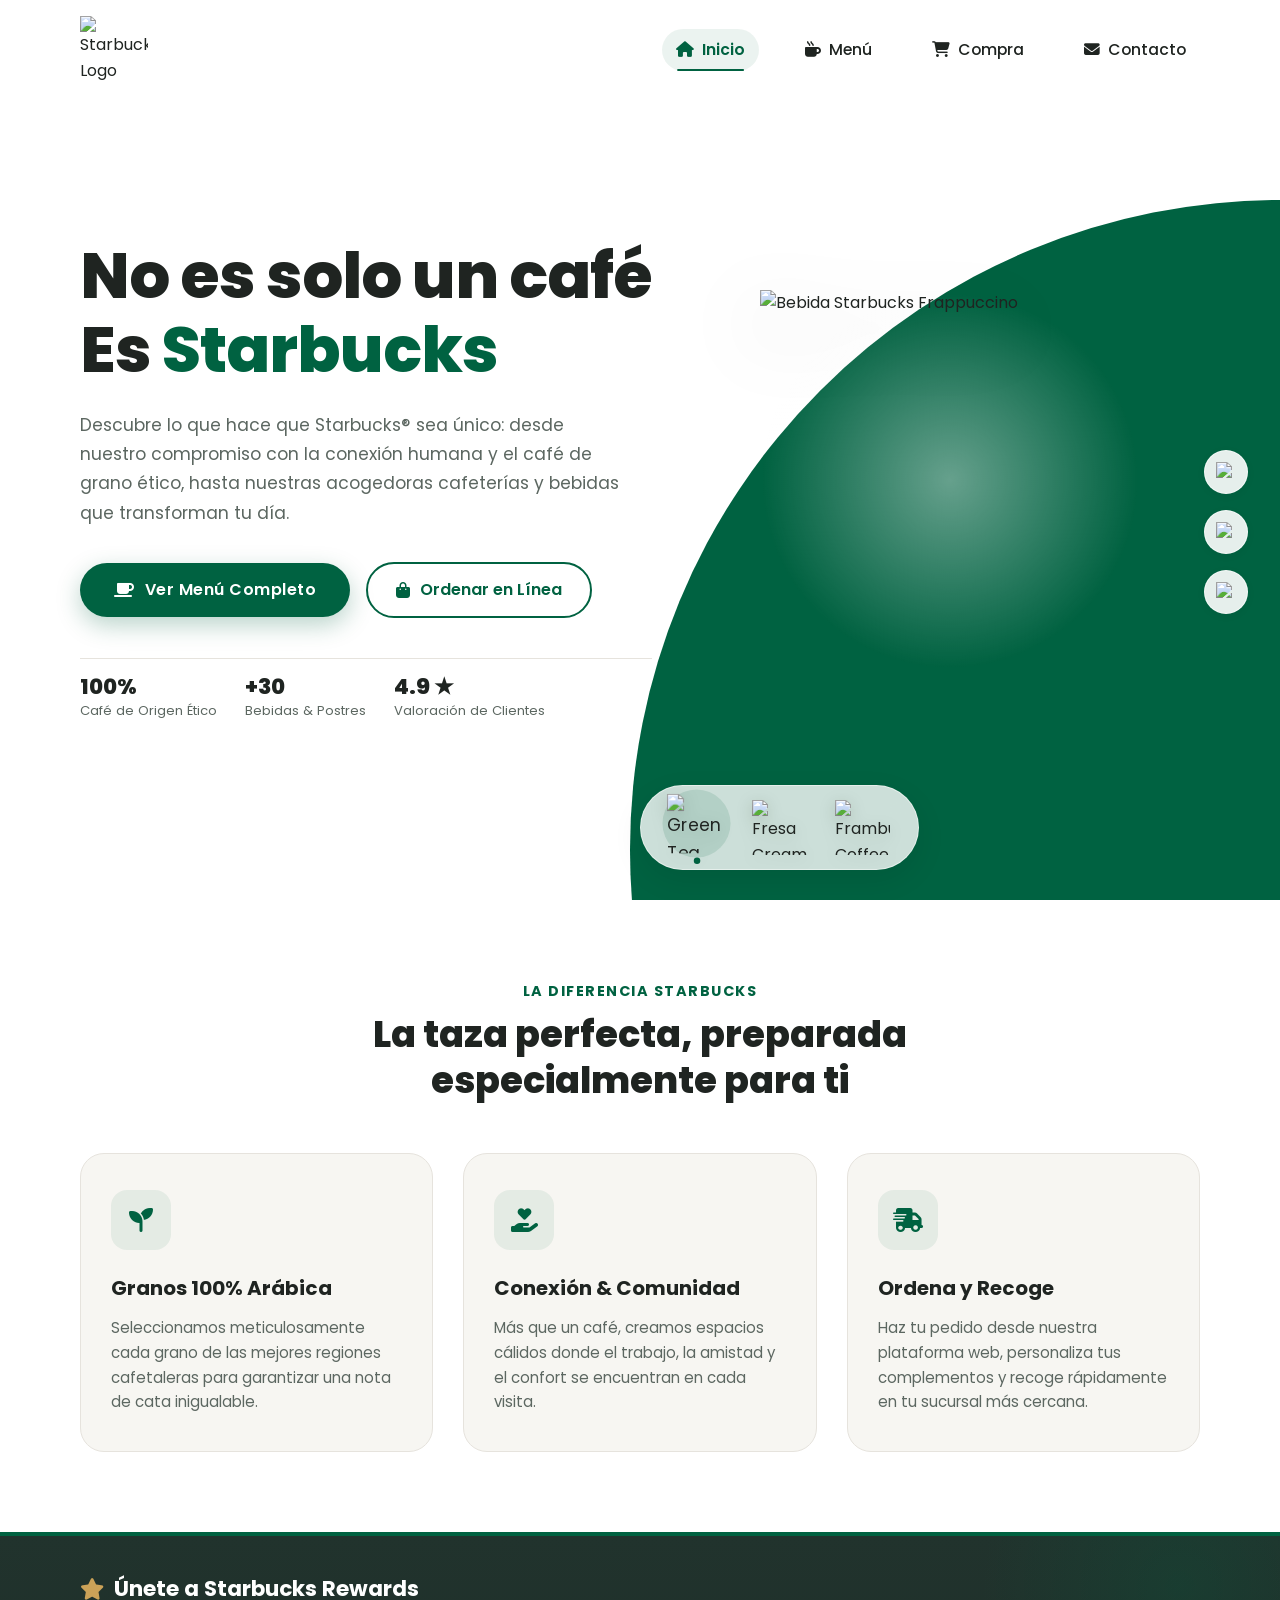
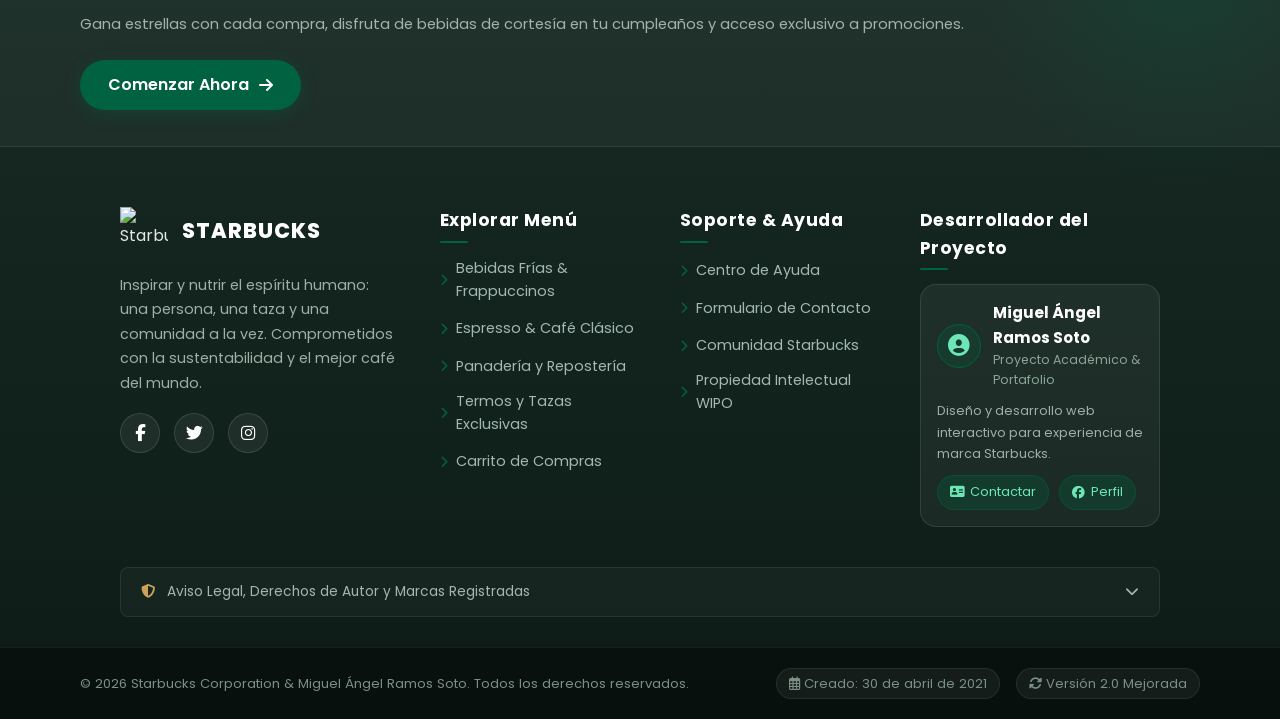
==== index.html @ 40437608 "feat: optimizacion general de diseno, rendimiento, animaciones, footer premium e historial de ticket" ====
<!-- Miguel Angel Ramos Soto -->
<!DOCTYPE html>
<html lang="es">
<head>
  <meta charset="UTF-8">
  <meta name="viewport" content="width=device-width, initial-scale=1.0">
  <meta name="description" content="Starbucks - Descubre cafés artesanales, bebidas de temporada y deliciosos alimentos preparados con la mejor calidad.">
  <title>Starbucks® - No es solo café</title>
  <link rel="icon" href="Img/logo.ico">
  <!-- Fonts & Icons -->
  <link rel="preconnect" href="https://fonts.googleapis.com">
  <link rel="preconnect" href="https://fonts.gstatic.com" crossorigin>
  <link rel="stylesheet" href="https://cdnjs.cloudflare.com/ajax/libs/font-awesome/6.5.1/css/all.min.css">
  <!-- Stylesheets -->
  <link rel="stylesheet" href="CSS/theme.css">
  <link rel="stylesheet" href="CSS/estilo.css">
</head>
<body>

  <!-- Navigation Header -->
  <header class="site-header">
    <div class="header-brand">
      <a href="index.html" class="site-logo" aria-label="Starbucks Inicio">
        <img src="Img/logo.png" alt="Starbucks Logo" width="68" height="68">
      </a>
    </div>

    <button class="toggle-menu-btn" onclick="toggleMenu()" aria-label="Abrir Menú de Navegación">
      <span></span>
      <span></span>
      <span></span>
    </button>

    <div class="navegador-wrapper">
      <ul class="navegador">
        <li><a href="index.html" class="activo"><i class="fas fa-home"></i> Inicio</a></li>
        <li><a href="menu.html"><i class="fas fa-mug-hot"></i> Menú</a></li>
        <li>
          <a href="compra.html" class="nav-cart-link">
            <i class="fas fa-shopping-cart"></i> Compra
            <span class="cart-badge">0</span>
          </a>
        </li>
        <li><a href="contacto.html"><i class="fas fa-envelope"></i> Contacto</a></li>
      </ul>
    </div>
  </header>

  <!-- Hero Section -->
  <section class="hero-section">
    <div class="circulo"></div>

    <div class="hero-container">
      <div class="textbox">
        <h1>No es solo un café<br>Es <span>Starbucks</span></h1>
        <p>Descubre lo que hace que Starbucks® sea único: desde nuestro compromiso con la conexión humana y el café de grano ético, hasta nuestras acogedoras cafeterías y bebidas que transforman tu día.</p>
        
        <div class="hero-actions">
          <a href="menu.html" class="btn-hero-primary">
            <i class="fas fa-coffee"></i> Ver Menú Completo
          </a>
          <a href="compra.html" class="btn-hero-secondary">
            <i class="fas fa-shopping-bag"></i> Ordenar en Línea
          </a>
        </div>

        <div class="hero-stats">
          <div class="stat-item">
            <span class="stat-num">100%</span>
            <span class="stat-label">Café de Origen Ético</span>
          </div>
          <div class="stat-item">
            <span class="stat-num">+30</span>
            <span class="stat-label">Bebidas & Postres</span>
          </div>
          <div class="stat-item">
            <span class="stat-num">4.9 ★</span>
            <span class="stat-label">Valoración de Clientes</span>
          </div>
        </div>
      </div>

      <div class="imgbox">
        <div class="imgbox-backdrop-glow"></div>
        <img src="Img/img1.png" class="starbucks" alt="Bebida Starbucks Frappuccino" width="380" height="380">
      </div>
    </div>

    <!-- Drink Selector Thumbnails -->
    <ul class="abajo">
      <li onclick="imgSlider('Img/img1.png'); changeCircleColor('#006241');" title="Green Tea Frappuccino">
        <img src="Img/thumb1.png" alt="Green Tea Frappuccino" width="55" height="55">
      </li>
      <li onclick="imgSlider('Img/img2.png'); changeCircleColor('#eb7495');" title="Fresa Cream">
        <img src="Img/thumb2.png" alt="Fresa Cream" width="55" height="55">
      </li>
      <li onclick="imgSlider('Img/img3.png'); changeCircleColor('#d752b1');" title="Frambuesa Coffee">
        <img src="Img/thumb3.png" alt="Frambuesa Coffee" width="55" height="55">
      </li>
    </ul>

    <!-- Social Sidebar -->
    <ul class="sci">
      <li>
        <a href="https://www.facebook.com/Starbucks" target="_blank" rel="noopener noreferrer" aria-label="Facebook Oficial">
          <img src="Img/facebook.png" alt="Facebook">
        </a>
      </li>
      <li>
        <a href="https://twitter.com/starbucks" target="_blank" rel="noopener noreferrer" aria-label="Twitter Oficial">
          <img src="Img/twitter.png" alt="Twitter">
        </a>
      </li>
      <li>
        <a href="https://www.instagram.com/starbucks" target="_blank" rel="noopener noreferrer" aria-label="Instagram Oficial">
          <img src="Img/instagram.png" alt="Instagram">
        </a>
      </li>
    </ul>
  </section>

  <!-- Interactive Features Section -->
  <section class="home-features">
    <div class="home-features-wrapper">
      <div class="features-header">
        <span class="sub-title">La Diferencia Starbucks</span>
        <h2>La taza perfecta, preparada especialmente para ti</h2>
      </div>

      <div class="features-grid">
        <div class="feature-card">
          <div class="feature-icon-box">
            <i class="fas fa-seedling"></i>
          </div>
          <h3>Granos 100% Arábica</h3>
          <p>Seleccionamos meticulosamente cada grano de las mejores regiones cafetaleras para garantizar una nota de cata inigualable.</p>
        </div>

        <div class="feature-card">
          <div class="feature-icon-box">
            <i class="fas fa-hand-holding-heart"></i>
          </div>
          <h3>Conexión & Comunidad</h3>
          <p>Más que un café, creamos espacios cálidos donde el trabajo, la amistad y el confort se encuentran en cada visita.</p>
        </div>

        <div class="feature-card">
          <div class="feature-icon-box">
            <i class="fas fa-truck-fast"></i>
          </div>
          <h3>Ordena y Recoge</h3>
          <p>Haz tu pedido desde nuestra plataforma web, personaliza tus complementos y recoge rápidamente en tu sucursal más cercana.</p>
        </div>
      </div>
    </div>
  </section>

  <!-- Premium Starbucks Footer -->
  <footer class="site-footer">
    <div class="footer-top-cta">
      <div class="footer-cta-wrapper">
        <div class="footer-cta-text">
          <h3><i class="fas fa-star" style="color: var(--sb-accent-gold);"></i> Únete a Starbucks Rewards</h3>
          <p>Gana estrellas con cada compra, disfruta de bebidas de cortesía en tu cumpleaños y acceso exclusivo a promociones.</p>
        </div>
        <a href="compra.html" class="footer-cta-btn">
          <span>Comenzar Ahora</span> <i class="fas fa-arrow-right"></i>
        </a>
      </div>
    </div>

    <div class="footer-main">
      <div class="footer-col">
        <div class="footer-brand-logo">
          <img src="Img/logo.png" alt="Starbucks Logo" width="48" height="48">
          <span>STARBUCKS</span>
        </div>
        <p>Inspirar y nutrir el espíritu humano: una persona, una taza y una comunidad a la vez. Comprometidos con la sustentabilidad y el mejor café del mundo.</p>
        <div class="footer-socials">
          <a href="https://www.facebook.com/Starbucks" target="_blank" rel="noopener noreferrer" class="footer-social-link" aria-label="Facebook">
            <i class="fab fa-facebook-f"></i>
          </a>
          <a href="https://twitter.com/starbucks" target="_blank" rel="noopener noreferrer" class="footer-social-link" aria-label="Twitter">
            <i class="fab fa-twitter"></i>
          </a>
          <a href="https://www.instagram.com/starbucks" target="_blank" rel="noopener noreferrer" class="footer-social-link" aria-label="Instagram">
            <i class="fab fa-instagram"></i>
          </a>
        </div>
      </div>

      <div class="footer-col">
        <h4>Explorar Menú</h4>
        <ul class="footer-links">
          <li><a href="menu.html"><i class="fas fa-chevron-right"></i> Bebidas Frías & Frappuccinos</a></li>
          <li><a href="menu.html"><i class="fas fa-chevron-right"></i> Espresso & Café Clásico</a></li>
          <li><a href="menu.html"><i class="fas fa-chevron-right"></i> Panadería y Repostería</a></li>
          <li><a href="menu.html"><i class="fas fa-chevron-right"></i> Termos y Tazas Exclusivas</a></li>
          <li><a href="compra.html"><i class="fas fa-chevron-right"></i> Carrito de Compras</a></li>
        </ul>
      </div>

      <div class="footer-col">
        <h4>Soporte & Ayuda</h4>
        <ul class="footer-links">
          <li><a href="https://www.starbucks.com.mx/customer-service/" target="_blank" rel="noopener noreferrer"><i class="fas fa-chevron-right"></i> Centro de Ayuda</a></li>
          <li><a href="contacto.html"><i class="fas fa-chevron-right"></i> Formulario de Contacto</a></li>
          <li><a href="https://www.starbucks.es/responsibility/community" target="_blank" rel="noopener noreferrer"><i class="fas fa-chevron-right"></i> Comunidad Starbucks</a></li>
          <li><a href="https://www.wipo.int/copyright/es/" target="_blank" rel="noopener noreferrer"><i class="fas fa-chevron-right"></i> Propiedad Intelectual WIPO</a></li>
        </ul>
      </div>

      <div class="footer-col">
        <h4>Desarrollador del Proyecto</h4>
        <div class="author-badge">
          <div class="author-badge-top">
            <div class="author-avatar-icon">
              <i class="fas fa-user-circle"></i>
            </div>
            <div class="author-info">
              <strong>Miguel Ángel Ramos Soto</strong>
              <span>Proyecto Académico & Portafolio</span>
            </div>
          </div>
          <p style="font-size: 0.8rem; margin-bottom: 8px;">Diseño y desarrollo web interactivo para experiencia de marca Starbucks.</p>
          <div class="author-actions">
            <a href="contacto.html"><i class="fas fa-address-card"></i> Contactar</a>
            <a href="https://www.facebook.com/profile.php?id=100006413612910" target="_blank" rel="noopener noreferrer"><i class="fab fa-facebook"></i> Perfil</a>
          </div>
        </div>
      </div>
    </div>

    <!-- Collapsible Legal Terms & Rights -->
    <div class="footer-legal-card">
      <button class="legal-toggle-btn" onclick="toggleLegal()" aria-expanded="false">
        <span><i class="fas fa-shield-alt" style="color: var(--sb-accent-gold); margin-right: 8px;"></i> Aviso Legal, Derechos de Autor y Marcas Registradas</span>
        <i class="fas fa-chevron-down"></i>
      </button>
      <div class="legal-content-body">
        <p><strong>Aviso de Propiedad Intelectual:</strong> Los productos, logotipos, nombres comerciales, gráficos e imágenes mostrados en este sitio web son propiedad exclusiva de sus respectivos representantes y de Starbucks Coffee Company. Este proyecto fue realizado con fines demostrativos, académicos e informativos.</p>
        <p><strong>Marcas Registradas & Patentes:</strong> Starbucks® y el logotipo de la Sirena son marcas comerciales registradas de Starbucks Corporation. Para mayor información sobre las políticas oficiales, visite los <a href="https://www.starbucks.com.mx/about-us/company-information/online-policies/terms-of-use" target="_blank" rel="noopener noreferrer">Términos de Uso de Starbucks</a> o la <a href="https://www.wipo.int/copyright/es/" target="_blank" rel="noopener noreferrer">Organización Mundial de la Propiedad Intelectual (WIPO)</a>.</p>
      </div>
    </div>

    <!-- Bottom Meta Copyright Bar -->
    <div class="footer-bottom">
      <div class="footer-bottom-wrapper">
        <div>
          © 2026 Starbucks Corporation & Miguel Ángel Ramos Soto. Todos los derechos reservados.
        </div>
        <div class="footer-meta-dates">
          <span class="footer-meta-pill"><i class="far fa-calendar-alt"></i> Creado: 30 de abril de 2021</span>
          <span class="footer-meta-pill"><i class="fas fa-sync-alt"></i> Versión 2.0 Mejorada</span>
        </div>
      </div>
    </div>
  </footer>

  <!-- Scripts -->
  <script src="JS/myscript.js"></script>
</body>
</html>
---- CSS/theme.css ----
/* ==========================================================================
   Starbucks Modern Theme & Design System
   Performance, Animations, Global Navigation & Premium Footer
   ========================================================================== */

@import url('https://fonts.googleapis.com/css2?family=Poppins:wght@300;400;500;600;700;800;900&display=swap');

:root {
  /* Brand Color Palette */
  --sb-green: #006241;
  --sb-green-light: #00754a;
  --sb-green-dark: #1e3932;
  --sb-green-soft: rgba(0, 98, 65, 0.08);
  --sb-green-border: rgba(0, 98, 65, 0.18);
  
  --sb-accent-pink: #eb7495;
  --sb-accent-purple: #d752b1;
  --sb-accent-cream: #f2f0eb;
  --sb-accent-gold: #cba258;

  /* Neutrals */
  --sb-white: #ffffff;
  --sb-bg: #fbfaf8;
  --sb-surface: #ffffff;
  --sb-surface-hover: #f7f6f2;
  --sb-text: #1f2421;
  --sb-text-muted: #5c6761;
  --sb-text-light: #8e9a93;
  --sb-border: #e6e3dd;

  /* Elevations */
  --shadow-sm: 0 2px 8px rgba(0, 0, 0, 0.05);
  --shadow-md: 0 8px 24px rgba(0, 0, 0, 0.08);
  --shadow-lg: 0 16px 40px rgba(0, 0, 0, 0.12);
  --shadow-glow: 0 8px 25px rgba(0, 98, 65, 0.28);

  /* Border Radii */
  --radius-sm: 8px;
  --radius-md: 16px;
  --radius-lg: 24px;
  --radius-pill: 9999px;

  /* Transitions */
  --transition-fast: 0.2s cubic-bezier(0.16, 1, 0.3, 1);
  --transition-smooth: 0.35s cubic-bezier(0.16, 1, 0.3, 1);
  --transition-slow: 0.6s cubic-bezier(0.16, 1, 0.3, 1);
}

/* ==========================================================================
   CSS Reset & Base Styles
   ========================================================================== */
*, *::before, *::after {
  margin: 0;
  padding: 0;
  box-sizing: border-box;
}

html {
  scroll-behavior: smooth;
  font-size: 16px;
  -webkit-text-size-adjust: 100%;
}

body {
  font-family: 'Poppins', -apple-system, BlinkMacSystemFont, 'Segoe UI', Roboto, sans-serif;
  color: var(--sb-text);
  background-color: var(--sb-bg);
  line-height: 1.6;
  overflow-x: hidden;
  min-height: 100vh;
  display: flex;
  flex-direction: column;
}

img {
  max-width: 100%;
  height: auto;
  display: block;
}

a {
  text-decoration: none;
  color: inherit;
  transition: color var(--transition-fast);
}

button {
  font-family: inherit;
  cursor: pointer;
  border: none;
  background: none;
  outline: none;
}

/* ==========================================================================
   Keyframe Animations
   ========================================================================== */
@keyframes floatAnimation {
  0% {
    transform: translateY(0px) rotate(0deg);
  }
  50% {
    transform: translateY(-16px) rotate(1.5deg);
  }
  100% {
    transform: translateY(0px) rotate(0deg);
  }
}

@keyframes pulseSubtle {
  0%, 100% {
    transform: scale(1);
    opacity: 1;
  }
  50% {
    transform: scale(1.05);
    opacity: 0.9;
  }
}

@keyframes fadeInUp {
  from {
    opacity: 0;
    transform: translateY(28px);
  }
  to {
    opacity: 1;
    transform: translateY(0);
  }
}

@keyframes fadeInLeft {
  from {
    opacity: 0;
    transform: translateX(-30px);
  }
  to {
    opacity: 1;
    transform: translateX(0);
  }
}

@keyframes fadeInRight {
  from {
    opacity: 0;
    transform: translateX(30px);
  }
  to {
    opacity: 1;
    transform: translateX(0);
  }
}

@keyframes scaleIn {
  from {
    opacity: 0;
    transform: scale(0.92);
  }
  to {
    opacity: 1;
    transform: scale(1);
  }
}

@keyframes toastSlideIn {
  from {
    transform: translateX(110%);
    opacity: 0;
  }
  to {
    transform: translateX(0);
    opacity: 1;
  }
}

@keyframes toastSlideOut {
  from {
    transform: translateX(0);
    opacity: 1;
  }
  to {
    transform: translateX(110%);
    opacity: 0;
  }
}

@keyframes badgeBounce {
  0%, 100% { transform: scale(1); }
  50% { transform: scale(1.35); }
}

/* ==========================================================================
   Global Header & Navigation
   ========================================================================== */
header.site-header {
  position: fixed;
  top: 0;
  left: 0;
  width: 100%;
  padding: 16px 80px;
  display: flex;
  justify-content: space-between;
  align-items: center;
  z-index: 1000;
  transition: all var(--transition-smooth);
}

header.site-header.scrolled {
  background: rgba(255, 255, 255, 0.92);
  backdrop-filter: blur(14px);
  -webkit-backdrop-filter: blur(14px);
  padding: 12px 80px;
  box-shadow: 0 4px 20px rgba(0, 0, 0, 0.06);
}

.header-brand {
  display: flex;
  align-items: center;
  gap: 12px;
}

.site-logo {
  position: relative;
  display: inline-block;
  transition: transform var(--transition-smooth);
}

.site-logo img {
  max-width: 68px;
  height: auto;
  transition: transform var(--transition-smooth);
}

.site-logo:hover img {
  transform: rotate(15deg) scale(1.08);
}

.navegador-wrapper {
  display: flex;
  align-items: center;
}

ul.navegador {
  display: flex;
  align-items: center;
  list-style: none;
  gap: 32px;
}

ul.navegador li a {
  position: relative;
  color: var(--sb-text);
  font-weight: 500;
  font-size: 0.98rem;
  padding: 8px 14px;
  border-radius: var(--radius-pill);
  transition: all var(--transition-fast);
  display: inline-flex;
  align-items: center;
  gap: 8px;
}

ul.navegador li a::after {
  content: '';
  position: absolute;
  bottom: 0px;
  left: 50%;
  width: 0;
  height: 2px;
  background: var(--sb-green);
  transition: all var(--transition-smooth);
  transform: translateX(-50%);
  border-radius: 2px;
}

ul.navegador li a:hover {
  color: var(--sb-green);
}

ul.navegador li a:hover::after,
ul.navegador li a.activo::after {
  width: 70%;
}

ul.navegador li a.activo {
  color: var(--sb-green);
  font-weight: 600;
  background: var(--sb-green-soft);
}

/* Cart Icon Badge */
.nav-cart-link {
  position: relative;
}

.cart-badge {
  display: inline-flex;
  align-items: center;
  justify-content: center;
  min-width: 20px;
  height: 20px;
  padding: 0 6px;
  background: var(--sb-green);
  color: #fff;
  border-radius: var(--radius-pill);
  font-size: 0.72rem;
  font-weight: 700;
  margin-left: 4px;
  transition: transform var(--transition-fast);
}

.cart-badge.bump {
  animation: badgeBounce 0.4s ease;
}

/* Mobile Toggle Hamburger */
.toggle-menu-btn {
  display: none;
  width: 44px;
  height: 44px;
  cursor: pointer;
  border-radius: 50%;
  background: rgba(0, 98, 65, 0.08);
  position: relative;
  z-index: 1100;
  border: none;
  flex-direction: column;
  justify-content: center;
  align-items: center;
  gap: 6px;
  transition: background var(--transition-fast);
}

.toggle-menu-btn span {
  display: block;
  width: 22px;
  height: 2px;
  background: var(--sb-green-dark);
  border-radius: 2px;
  transition: all var(--transition-smooth);
}

.toggle-menu-btn.active span:nth-child(1) {
  transform: translateY(8px) rotate(45deg);
}

.toggle-menu-btn.active span:nth-child(2) {
  opacity: 0;
  transform: translateX(10px);
}

.toggle-menu-btn.active span:nth-child(3) {
  transform: translateY(-8px) rotate(-45deg);
}

/* ==========================================================================
   Modern Toast Notification System
   ========================================================================== */
#toast-container {
  position: fixed;
  bottom: 24px;
  right: 24px;
  z-index: 9999;
  display: flex;
  flex-direction: column;
  gap: 12px;
  pointer-events: none;
}

.toast-msg {
  pointer-events: auto;
  display: flex;
  align-items: center;
  gap: 14px;
  background: #ffffff;
  color: var(--sb-text);
  padding: 14px 20px;
  border-radius: var(--radius-md);
  box-shadow: 0 12px 36px rgba(0, 0, 0, 0.15);
  border-left: 5px solid var(--sb-green);
  animation: toastSlideIn 0.35s cubic-bezier(0.16, 1, 0.3, 1) forwards;
  max-width: 380px;
  font-size: 0.92rem;
  font-weight: 500;
}

.toast-msg.toast-error {
  border-left-color: #eb5757;
}

.toast-msg.toast-info {
  border-left-color: #2f80ed;
}

.toast-msg.closing {
  animation: toastSlideOut 0.3s cubic-bezier(0.16, 1, 0.3, 1) forwards;
}

.toast-icon {
  font-size: 1.25rem;
  color: var(--sb-green);
}

.toast-error .toast-icon {
  color: #eb5757;
}

/* ==========================================================================
   Floating Back To Top Button
   ========================================================================== */
.back-to-top {
  position: fixed;
  bottom: 28px;
  right: 28px;
  width: 48px;
  height: 48px;
  border-radius: 50%;
  background: var(--sb-green);
  color: #fff;
  display: flex;
  align-items: center;
  justify-content: center;
  box-shadow: var(--shadow-glow);
  opacity: 0;
  visibility: hidden;
  transform: translateY(20px);
  transition: all var(--transition-smooth);
  z-index: 900;
  cursor: pointer;
}

.back-to-top.visible {
  opacity: 1;
  visibility: visible;
  transform: translateY(0);
}

.back-to-top:hover {
  background: var(--sb-green-dark);
  transform: translateY(-4px);
}

/* ==========================================================================
   Premium Starbucks Footer (Unified Across All Pages)
   ========================================================================== */
footer.site-footer {
  margin-top: auto;
  background: linear-gradient(180deg, #182b24 0%, #0d1b16 100%);
  color: #e2e8e5;
  position: relative;
  overflow: hidden;
  border-top: 4px solid var(--sb-green);
}

footer.site-footer::before {
  content: '';
  position: absolute;
  top: -150px;
  right: -100px;
  width: 400px;
  height: 400px;
  background: radial-gradient(circle, rgba(0, 98, 65, 0.22) 0%, transparent 70%);
  border-radius: 50%;
  pointer-events: none;
}

.footer-top-cta {
  background: rgba(255, 255, 255, 0.04);
  border-bottom: 1px solid rgba(255, 255, 255, 0.08);
  padding: 36px 80px;
}

.footer-cta-wrapper {
  max-width: 1200px;
  margin: 0 auto;
  display: flex;
  justify-content: space-between;
  align-items: center;
  flex-wrap: wrap;
  gap: 24px;
}

.footer-cta-text h3 {
  color: #ffffff;
  font-size: 1.35rem;
  font-weight: 700;
  margin-bottom: 6px;
  display: flex;
  align-items: center;
  gap: 10px;
}

.footer-cta-text p {
  color: #a3b2ab;
  font-size: 0.92rem;
}

.footer-cta-btn {
  display: inline-flex;
  align-items: center;
  gap: 10px;
  background: var(--sb-green);
  color: #fff;
  font-weight: 600;
  padding: 12px 28px;
  border-radius: var(--radius-pill);
  transition: all var(--transition-fast);
  box-shadow: 0 4px 16px rgba(0, 98, 65, 0.35);
}

.footer-cta-btn:hover {
  background: var(--sb-green-light);
  transform: translateY(-2px);
  box-shadow: 0 6px 20px rgba(0, 98, 65, 0.5);
  color: #fff;
}

.footer-main {
  max-width: 1200px;
  margin: 0 auto;
  padding: 60px 80px 40px;
  display: grid;
  grid-template-columns: 1.4fr 1fr 1fr 1.2fr;
  gap: 40px;
}

.footer-col h4 {
  color: #ffffff;
  font-size: 1.08rem;
  font-weight: 700;
  margin-bottom: 22px;
  position: relative;
  letter-spacing: 0.5px;
}

.footer-col h4::after {
  content: '';
  position: absolute;
  left: 0;
  bottom: -8px;
  width: 28px;
  height: 2px;
  background: var(--sb-green);
  border-radius: 2px;
}

.footer-col p {
  color: #9cb0a6;
  font-size: 0.9rem;
  line-height: 1.7;
  margin-bottom: 16px;
}

.footer-brand-logo {
  display: flex;
  align-items: center;
  gap: 14px;
  margin-bottom: 18px;
}

.footer-brand-logo img {
  width: 48px;
  height: auto;
}

.footer-brand-logo span {
  font-size: 1.3rem;
  font-weight: 800;
  color: #ffffff;
  letter-spacing: 1px;
}

.footer-links {
  list-style: none;
  display: flex;
  flex-direction: column;
  gap: 12px;
}

.footer-links li a {
  color: #a3b8ae;
  font-size: 0.9rem;
  transition: all var(--transition-fast);
  display: inline-flex;
  align-items: center;
  gap: 8px;
}

.footer-links li a:hover {
  color: #ffffff;
  transform: translateX(4px);
}

.footer-links li a i {
  font-size: 0.75rem;
  color: var(--sb-green);
}

.author-badge {
  background: rgba(255, 255, 255, 0.05);
  border: 1px solid rgba(255, 255, 255, 0.1);
  padding: 16px;
  border-radius: var(--radius-md);
  margin-top: 10px;
}

.author-badge-top {
  display: flex;
  align-items: center;
  gap: 12px;
  margin-bottom: 10px;
}

.author-avatar-icon {
  width: 44px;
  height: 44px;
  border-radius: 50%;
  background: rgba(0, 98, 65, 0.25);
  border: 1.5px solid var(--sb-green);
  color: #6ee7b7;
  display: flex;
  align-items: center;
  justify-content: center;
  font-size: 1.35rem;
  flex-shrink: 0;
}

.author-info strong {
  display: block;
  color: #fff;
  font-size: 0.95rem;
}

.author-info span {
  display: block;
  font-size: 0.78rem;
  color: #8da397;
}

.author-actions {
  display: flex;
  gap: 10px;
  margin-top: 10px;
}

.author-actions a {
  font-size: 0.8rem;
  padding: 6px 12px;
  border-radius: var(--radius-pill);
  background: rgba(0, 98, 65, 0.3);
  color: #6ee7b7;
  border: 1px solid rgba(0, 98, 65, 0.5);
  display: inline-flex;
  align-items: center;
  gap: 6px;
  transition: all var(--transition-fast);
}

.author-actions a:hover {
  background: var(--sb-green);
  color: #ffffff;
}

/* Footer Social Icons */
.footer-socials {
  display: flex;
  align-items: center;
  gap: 14px;
  margin-top: 18px;
}

.footer-social-link {
  width: 40px;
  height: 40px;
  border-radius: 50%;
  background: rgba(255, 255, 255, 0.06);
  border: 1px solid rgba(255, 255, 255, 0.12);
  display: flex;
  align-items: center;
  justify-content: center;
  color: #ffffff;
  font-size: 1.05rem;
  transition: all var(--transition-smooth);
}

.footer-social-link:hover {
  background: var(--sb-green);
  color: #fff;
  transform: translateY(-3px) scale(1.08);
  box-shadow: 0 4px 14px rgba(0, 98, 65, 0.5);
}

/* Legal Accordion / Collapsible */
.footer-legal-card {
  max-width: 1200px;
  margin: 0 auto 30px;
  padding: 0 80px;
}

.legal-toggle-btn {
  width: 100%;
  background: rgba(255, 255, 255, 0.03);
  border: 1px solid rgba(255, 255, 255, 0.08);
  padding: 14px 20px;
  border-radius: var(--radius-sm);
  color: #a4b5ad;
  font-size: 0.86rem;
  display: flex;
  justify-content: space-between;
  align-items: center;
  transition: all var(--transition-fast);
  cursor: pointer;
}

.legal-toggle-btn:hover {
  background: rgba(255, 255, 255, 0.06);
  color: #ffffff;
}

.legal-toggle-btn i {
  transition: transform var(--transition-fast);
}

.legal-toggle-btn.open i {
  transform: rotate(180deg);
}

.legal-content-body {
  display: none;
  background: rgba(0, 0, 0, 0.25);
  border: 1px solid rgba(255, 255, 255, 0.06);
  border-top: none;
  padding: 20px;
  border-radius: 0 0 var(--radius-sm) var(--radius-sm);
  color: #8c9f95;
  font-size: 0.82rem;
  line-height: 1.8;
}

.legal-content-body.open {
  display: block;
  animation: fadeInUp 0.3s ease;
}

.legal-content-body a {
  color: #6ee7b7;
  text-decoration: underline;
}

.legal-content-body a:hover {
  color: #a7f3d0;
}

/* Bottom Copyright Bar */
.footer-bottom {
  background: rgba(0, 0, 0, 0.4);
  border-top: 1px solid rgba(255, 255, 255, 0.06);
  padding: 20px 80px;
}

.footer-bottom-wrapper {
  max-width: 1200px;
  margin: 0 auto;
  display: flex;
  justify-content: space-between;
  align-items: center;
  flex-wrap: wrap;
  gap: 16px;
  font-size: 0.82rem;
  color: #7b8f84;
}

.footer-meta-dates {
  display: flex;
  align-items: center;
  gap: 16px;
  flex-wrap: wrap;
}

.footer-meta-pill {
  background: rgba(255, 255, 255, 0.05);
  padding: 4px 12px;
  border-radius: var(--radius-pill);
  border: 1px solid rgba(255, 255, 255, 0.08);
}

/* ==========================================================================
   Responsive Breakpoints
   ========================================================================== */
@media (max-width: 1024px) {
  header.site-header,
  header.site-header.scrolled {
    padding: 14px 40px;
  }
  
  .footer-main {
    grid-template-columns: 1fr 1fr;
    padding: 40px 40px 30px;
    gap: 36px;
  }

  .footer-top-cta,
  .footer-legal-card,
  .footer-bottom {
    padding-left: 40px;
    padding-right: 40px;
  }
}

@media (max-width: 768px) {
  header.site-header,
  header.site-header.scrolled {
    padding: 12px 24px;
  }

  .toggle-menu-btn {
    display: flex;
  }

  ul.navegador {
    position: fixed;
    top: 0;
    right: -100%;
    width: 280px;
    height: 100vh;
    background: #ffffff;
    box-shadow: -8px 0 30px rgba(0, 0, 0, 0.15);
    flex-direction: column;
    justify-content: flex-start;
    padding: 90px 24px 30px;
    gap: 14px;
    transition: right var(--transition-smooth);
    z-index: 1050;
  }

  ul.navegador.active {
    right: 0;
  }

  ul.navegador li {
    width: 100%;
  }

  ul.navegador li a {
    width: 100%;
    font-size: 1.1rem;
    padding: 12px 18px;
    border-radius: var(--radius-sm);
  }

  /* Nav Backdrop */
  .nav-backdrop {
    display: none;
    position: fixed;
    inset: 0;
    background: rgba(0, 0, 0, 0.45);
    backdrop-filter: blur(4px);
    z-index: 1020;
  }

  .nav-backdrop.active {
    display: block;
  }

  .footer-main {
    grid-template-columns: 1fr;
    padding: 30px 24px;
    gap: 30px;
  }

  .footer-top-cta,
  .footer-legal-card,
  .footer-bottom {
    padding-left: 24px;
    padding-right: 24px;
  }

  .footer-cta-wrapper,
  .footer-bottom-wrapper {
    flex-direction: column;
    text-align: center;
    justify-content: center;
  }

  .footer-meta-dates {
    justify-content: center;
  }
}
---- CSS/estilo.css ----
/* ==========================================================================
   Starbucks Home Specific Styles (estilo.css)
   ========================================================================== */

.hero-section {
  position: relative;
  width: 100%;
  min-height: 100vh;
  padding: 120px 80px 60px;
  display: flex;
  justify-content: space-between;
  align-items: center;
  background: var(--sb-white);
  overflow: hidden;
}

/* Background Morphing Circle */
.circulo {
  position: absolute;
  top: 0;
  left: 0;
  width: 100%;
  height: 100%;
  background: var(--sb-green);
  clip-path: circle(650px at right 850px);
  transition: background 0.7s cubic-bezier(0.16, 1, 0.3, 1), clip-path 0.7s ease;
  z-index: 1;
  pointer-events: none;
}

.hero-container {
  position: relative;
  width: 100%;
  max-width: 1300px;
  margin: 0 auto;
  display: flex;
  justify-content: space-between;
  align-items: center;
  z-index: 2;
  gap: 40px;
}

/* Text Content Box */
.textbox {
  position: relative;
  max-width: 620px;
  animation: fadeInLeft 0.8s cubic-bezier(0.16, 1, 0.3, 1) forwards;
}

.hero-badge {
  display: inline-flex;
  align-items: center;
  gap: 8px;
  padding: 8px 18px;
  background: var(--sb-green-soft);
  color: var(--sb-green);
  border: 1px solid var(--sb-green-border);
  border-radius: var(--radius-pill);
  font-size: 0.85rem;
  font-weight: 700;
  text-transform: uppercase;
  letter-spacing: 1px;
  margin-bottom: 20px;
}

.hero-badge i {
  color: var(--sb-accent-gold);
}

.textbox h1 {
  color: var(--sb-text);
  font-size: 4rem;
  line-height: 1.15;
  font-weight: 800;
  margin-bottom: 24px;
  letter-spacing: -1px;
}

.textbox h1 span {
  display: inline-block;
  color: var(--sb-green);
  position: relative;
}

.textbox p {
  color: var(--sb-text-muted);
  font-size: 1.08rem;
  line-height: 1.7;
  margin-bottom: 34px;
  max-width: 540px;
}

.hero-actions {
  display: flex;
  align-items: center;
  gap: 16px;
  flex-wrap: wrap;
  margin-bottom: 40px;
}

.btn-hero-primary {
  display: inline-flex;
  align-items: center;
  gap: 10px;
  padding: 14px 34px;
  background: var(--sb-green);
  color: #fff;
  border-radius: var(--radius-pill);
  font-weight: 600;
  font-size: 1rem;
  letter-spacing: 0.5px;
  box-shadow: var(--shadow-glow);
  transition: all var(--transition-smooth);
}

.btn-hero-primary:hover {
  background: var(--sb-green-dark);
  transform: translateY(-3px) scale(1.02);
  box-shadow: 0 12px 28px rgba(0, 98, 65, 0.35);
  color: #fff;
}

.btn-hero-secondary {
  display: inline-flex;
  align-items: center;
  gap: 10px;
  padding: 13px 28px;
  background: transparent;
  color: var(--sb-green);
  border: 2px solid var(--sb-green);
  border-radius: var(--radius-pill);
  font-weight: 600;
  font-size: 1rem;
  transition: all var(--transition-smooth);
}

.btn-hero-secondary:hover {
  background: var(--sb-green-soft);
  transform: translateY(-2px);
  color: var(--sb-green-dark);
}

/* Trust Stats */
.hero-stats {
  display: flex;
  align-items: center;
  gap: 28px;
  padding-top: 15px;
  border-top: 1px solid var(--sb-border);
}

.stat-item {
  display: flex;
  flex-direction: column;
}

.stat-num {
  font-size: 1.35rem;
  font-weight: 800;
  color: var(--sb-text);
  line-height: 1.2;
}

.stat-label {
  font-size: 0.82rem;
  color: var(--sb-text-muted);
}

/* Image Presentation Box */
.imgbox {
  position: relative;
  width: 500px;
  display: flex;
  justify-content: center;
  align-items: center;
  animation: fadeInRight 0.8s cubic-bezier(0.16, 1, 0.3, 1) forwards;
}

.imgbox-backdrop-glow {
  position: absolute;
  width: 380px;
  height: 380px;
  background: radial-gradient(circle, rgba(255, 255, 255, 0.4) 0%, transparent 70%);
  border-radius: 50%;
  pointer-events: none;
}

.starbucks {
  max-width: 380px;
  height: auto;
  filter: drop-shadow(0 25px 35px rgba(0, 0, 0, 0.25));
  animation: floatAnimation 5s ease-in-out infinite;
  transition: opacity 0.25s ease, transform 0.25s ease;
  user-select: none;
}

/* Drink Thumbnails Bar */
.abajo {
  position: absolute;
  left: 50%;
  bottom: 30px;
  transform: translateX(-50%);
  display: flex;
  align-items: center;
  gap: 20px;
  background: rgba(255, 255, 255, 0.8);
  backdrop-filter: blur(12px);
  -webkit-backdrop-filter: blur(12px);
  padding: 10px 24px;
  border-radius: var(--radius-pill);
  box-shadow: 0 10px 30px rgba(0, 0, 0, 0.08);
  border: 1px solid rgba(255, 255, 255, 0.5);
  list-style: none;
  z-index: 10;
  animation: fadeInUp 0.9s cubic-bezier(0.16, 1, 0.3, 1) forwards;
}

.abajo li {
  position: relative;
  cursor: pointer;
  transition: all var(--transition-smooth);
  border-radius: 50%;
  padding: 4px;
}

.abajo li img {
  max-width: 55px;
  height: auto;
  transition: all var(--transition-smooth);
  filter: drop-shadow(0 4px 8px rgba(0, 0, 0, 0.15));
}

.abajo li:hover {
  transform: translateY(-8px) scale(1.12);
}

.abajo li.active-thumb {
  background: rgba(0, 98, 65, 0.12);
  transform: translateY(-4px) scale(1.08);
}

.abajo li.active-thumb::after {
  content: '';
  position: absolute;
  bottom: -6px;
  left: 50%;
  transform: translateX(-50%);
  width: 6px;
  height: 6px;
  background: var(--sb-green);
  border-radius: 50%;
}

/* Floating Social Media Bar */
.sci {
  position: absolute;
  top: 50%;
  right: 32px;
  transform: translateY(-50%);
  display: flex;
  flex-direction: column;
  gap: 16px;
  list-style: none;
  z-index: 10;
  animation: fadeInRight 0.9s cubic-bezier(0.16, 1, 0.3, 1) forwards;
}

.sci li a {
  display: flex;
  justify-content: center;
  align-items: center;
  width: 44px;
  height: 44px;
  background: rgba(255, 255, 255, 0.9);
  backdrop-filter: blur(8px);
  border-radius: 50%;
  box-shadow: var(--shadow-sm);
  transition: all var(--transition-smooth);
  border: 1px solid rgba(255, 255, 255, 0.6);
}

.sci li a img {
  width: 20px;
  height: 20px;
  transition: transform var(--transition-smooth);
}

.sci li a:hover {
  background: var(--sb-green);
  transform: translateY(-4px) scale(1.12);
  box-shadow: var(--shadow-glow);
}

.sci li a:hover img {
  filter: brightness(0) invert(1);
  transform: scale(1.1);
}

/* ==========================================================================
   Homepage Features Section (Enhances Design & Experience)
   ========================================================================== */
.home-features {
  padding: 80px 80px;
  background: #ffffff;
  position: relative;
  z-index: 2;
}

.home-features-wrapper {
  max-width: 1200px;
  margin: 0 auto;
}

.features-header {
  text-align: center;
  max-width: 650px;
  margin: 0 auto 50px;
}

.features-header .sub-title {
  color: var(--sb-green);
  font-weight: 700;
  font-size: 0.9rem;
  text-transform: uppercase;
  letter-spacing: 1.5px;
  margin-bottom: 8px;
  display: block;
}

.features-header h2 {
  font-size: 2.3rem;
  font-weight: 800;
  color: var(--sb-text);
  line-height: 1.25;
}

.features-grid {
  display: grid;
  grid-template-columns: repeat(3, 1fr);
  gap: 30px;
}

.feature-card {
  background: var(--sb-surface-hover);
  padding: 36px 30px;
  border-radius: var(--radius-lg);
  border: 1px solid var(--sb-border);
  transition: all var(--transition-smooth);
  text-align: left;
}

.feature-card:hover {
  background: #ffffff;
  transform: translateY(-8px);
  box-shadow: var(--shadow-md);
  border-color: var(--sb-green-border);
}

.feature-icon-box {
  width: 60px;
  height: 60px;
  border-radius: var(--radius-md);
  background: var(--sb-green-soft);
  color: var(--sb-green);
  display: flex;
  align-items: center;
  justify-content: center;
  font-size: 1.5rem;
  margin-bottom: 22px;
  transition: all var(--transition-smooth);
}

.feature-card:hover .feature-icon-box {
  background: var(--sb-green);
  color: #ffffff;
  transform: scale(1.08) rotate(5deg);
}

.feature-card h3 {
  font-size: 1.25rem;
  font-weight: 700;
  color: var(--sb-text);
  margin-bottom: 12px;
}

.feature-card p {
  color: var(--sb-text-muted);
  font-size: 0.94rem;
  line-height: 1.65;
}

/* ==========================================================================
   Responsive Adaptations
   ========================================================================== */
@media (max-width: 1100px) {
  .hero-section {
    padding: 100px 40px 60px;
  }
  
  .textbox h1 {
    font-size: 3.2rem;
  }

  .imgbox {
    width: 420px;
  }

  .starbucks {
    max-width: 320px;
  }

  .home-features {
    padding: 60px 40px;
  }

  .features-grid {
    grid-template-columns: 1fr;
    gap: 24px;
  }
}

@media (max-width: 860px) {
  .hero-section {
    padding: 110px 24px 120px;
    min-height: auto;
  }

  .hero-container {
    flex-direction: column;
    text-align: center;
    gap: 30px;
  }

  .textbox {
    max-width: 100%;
  }

  .textbox h1 {
    font-size: 2.6rem;
  }

  .textbox p {
    margin-left: auto;
    margin-right: auto;
  }

  .hero-actions {
    justify-content: center;
  }

  .hero-stats {
    justify-content: center;
  }

  .circulo {
    clip-path: circle(400px at right bottom);
  }

  .imgbox {
    width: 100%;
    margin-top: 10px;
  }

  .starbucks {
    max-width: 270px;
  }

  .sci {
    right: 14px;
    gap: 10px;
  }

  .sci li a {
    width: 38px;
    height: 38px;
  }

  .abajo {
    bottom: 20px;
    padding: 8px 16px;
    gap: 14px;
  }

  .abajo li img {
    max-width: 44px;
  }

  .home-features {
    padding: 50px 24px;
  }
}
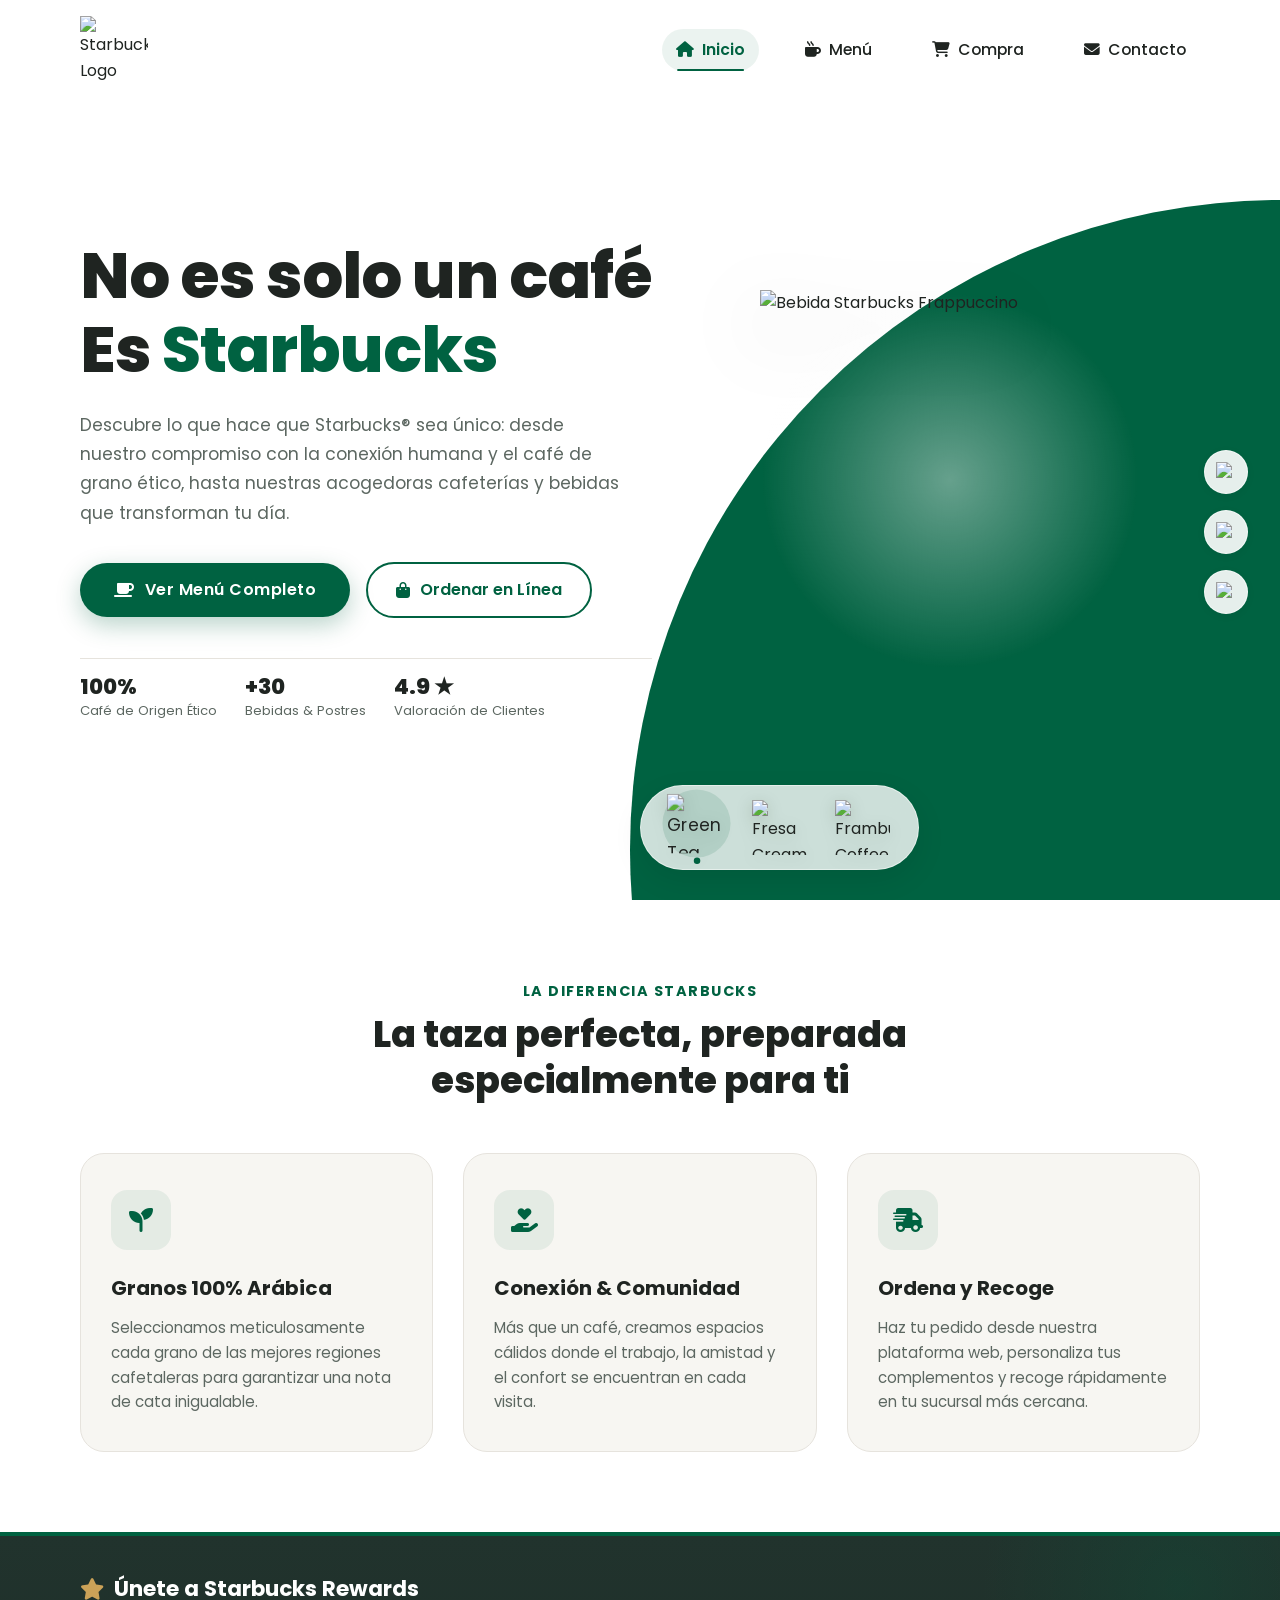
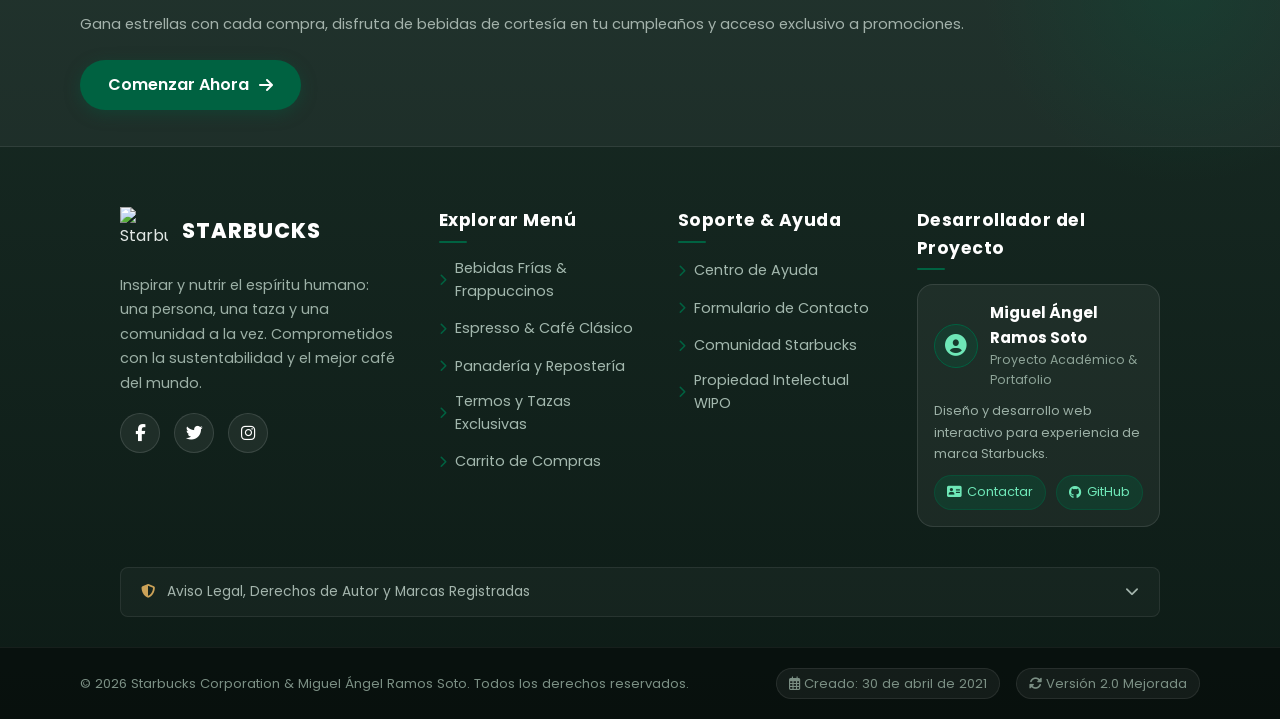
==== commit 44b14e03: "docs: profesionalizar README, orientar a Starbucks Pickup y actualizar enlaces de autor a GitHub" ====
--- a/index.html
+++ b/index.html
@@ -225,7 +225,7 @@
           <p style="font-size: 0.8rem; margin-bottom: 8px;">Diseño y desarrollo web interactivo para experiencia de marca Starbucks.</p>
           <div class="author-actions">
             <a href="contacto.html"><i class="fas fa-address-card"></i> Contactar</a>
-            <a href="https://www.facebook.com/profile.php?id=100006413612910" target="_blank" rel="noopener noreferrer"><i class="fab fa-facebook"></i> Perfil</a>
+            <a href="https://github.com/Miito456" target="_blank" rel="noopener noreferrer"><i class="fab fa-github"></i> GitHub</a>
           </div>
         </div>
       </div>
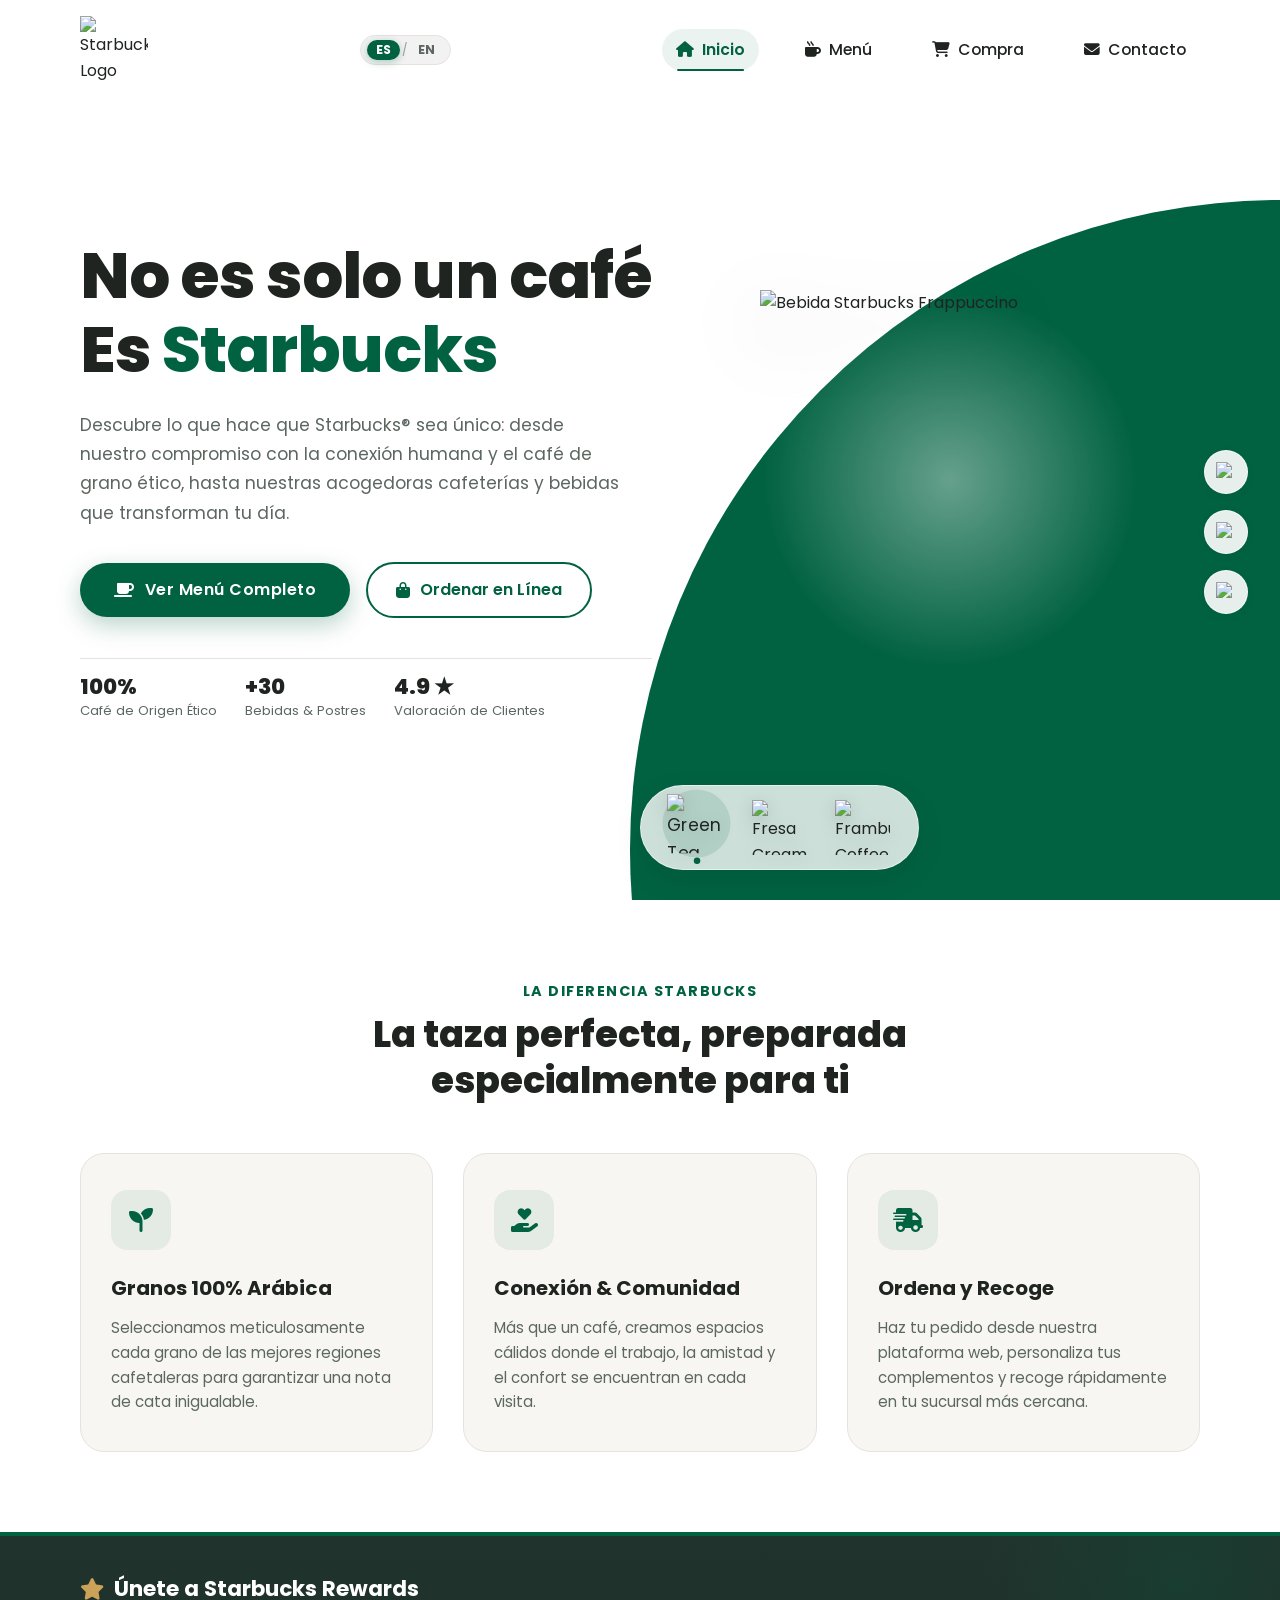
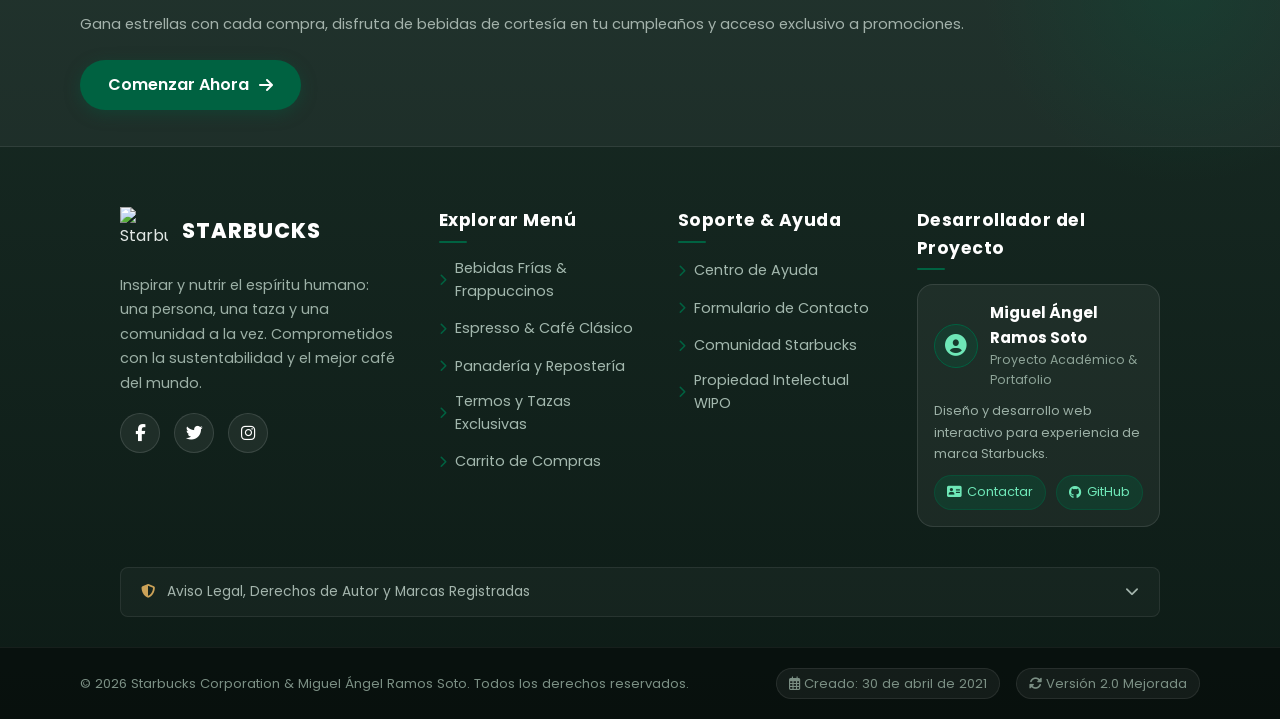
==== commit 085b86d0: "feat: traducir README a ingles y agregar soporte bilingue dinamico (ES/EN) en toda la web" ====
--- a/index.html
+++ b/index.html
@@ -25,23 +25,32 @@
       </a>
     </div>
 
-    <button class="toggle-menu-btn" onclick="toggleMenu()" aria-label="Abrir Menú de Navegación">
-      <span></span>
-      <span></span>
-      <span></span>
-    </button>
+    <div class="header-right-actions">
+      <!-- Language Switcher -->
+      <div class="lang-switch-container" aria-label="Language Selector">
+        <button type="button" class="lang-btn active" data-lang="es" onclick="switchLanguage('es')">ES</button>
+        <span class="lang-divider">/</span>
+        <button type="button" class="lang-btn" data-lang="en" onclick="switchLanguage('en')">EN</button>
+      </div>
+
+      <button class="toggle-menu-btn" onclick="toggleMenu()" aria-label="Abrir Menú de Navegación">
+        <span></span>
+        <span></span>
+        <span></span>
+      </button>
+    </div>
 
     <div class="navegador-wrapper">
       <ul class="navegador">
-        <li><a href="index.html" class="activo"><i class="fas fa-home"></i> Inicio</a></li>
-        <li><a href="menu.html"><i class="fas fa-mug-hot"></i> Menú</a></li>
+        <li><a href="index.html" class="activo"><i class="fas fa-home"></i> <span data-i18n="nav_home">Inicio</span></a></li>
+        <li><a href="menu.html"><i class="fas fa-mug-hot"></i> <span data-i18n="nav_menu">Menú</span></a></li>
         <li>
           <a href="compra.html" class="nav-cart-link">
-            <i class="fas fa-shopping-cart"></i> Compra
+            <i class="fas fa-shopping-cart"></i> <span data-i18n="nav_shop">Compra</span>
             <span class="cart-badge">0</span>
           </a>
         </li>
-        <li><a href="contacto.html"><i class="fas fa-envelope"></i> Contacto</a></li>
+        <li><a href="contacto.html"><i class="fas fa-envelope"></i> <span data-i18n="nav_contact">Contacto</span></a></li>
       </ul>
     </div>
   </header>
@@ -52,30 +61,30 @@
 
     <div class="hero-container">
       <div class="textbox">
-        <h1>No es solo un café<br>Es <span>Starbucks</span></h1>
-        <p>Descubre lo que hace que Starbucks® sea único: desde nuestro compromiso con la conexión humana y el café de grano ético, hasta nuestras acogedoras cafeterías y bebidas que transforman tu día.</p>
+        <h1 data-i18n="hero_title">No es solo un café<br>Es <span>Starbucks</span></h1>
+        <p data-i18n="hero_desc">Descubre lo que hace que Starbucks® sea único: desde nuestro compromiso con la conexión humana y el café de grano ético, hasta nuestras acogedoras cafeterías y bebidas que transforman tu día.</p>
         
         <div class="hero-actions">
           <a href="menu.html" class="btn-hero-primary">
-            <i class="fas fa-coffee"></i> Ver Menú Completo
+            <i class="fas fa-coffee"></i> <span data-i18n="hero_btn_menu">Ver Menú Completo</span>
           </a>
           <a href="compra.html" class="btn-hero-secondary">
-            <i class="fas fa-shopping-bag"></i> Ordenar en Línea
+            <i class="fas fa-shopping-bag"></i> <span data-i18n="hero_btn_order">Ordenar en Línea</span>
           </a>
         </div>
 
         <div class="hero-stats">
           <div class="stat-item">
             <span class="stat-num">100%</span>
-            <span class="stat-label">Café de Origen Ético</span>
+            <span class="stat-label" data-i18n="stat_ethical">Café de Origen Ético</span>
           </div>
           <div class="stat-item">
             <span class="stat-num">+30</span>
-            <span class="stat-label">Bebidas & Postres</span>
+            <span class="stat-label" data-i18n="stat_items">Bebidas & Postres</span>
           </div>
           <div class="stat-item">
             <span class="stat-num">4.9 ★</span>
-            <span class="stat-label">Valoración de Clientes</span>
+            <span class="stat-label" data-i18n="stat_rating">Valoración de Clientes</span>
           </div>
         </div>
       </div>
@@ -123,8 +132,8 @@
   <section class="home-features">
     <div class="home-features-wrapper">
       <div class="features-header">
-        <span class="sub-title">La Diferencia Starbucks</span>
-        <h2>La taza perfecta, preparada especialmente para ti</h2>
+        <span class="sub-title" data-i18n="feat_badge">La Diferencia Starbucks</span>
+        <h2 data-i18n="feat_title">La taza perfecta, preparada especialmente para ti</h2>
       </div>
 
       <div class="features-grid">
@@ -132,24 +141,24 @@
           <div class="feature-icon-box">
             <i class="fas fa-seedling"></i>
           </div>
-          <h3>Granos 100% Arábica</h3>
-          <p>Seleccionamos meticulosamente cada grano de las mejores regiones cafetaleras para garantizar una nota de cata inigualable.</p>
+          <h3 data-i18n="feat_1_title">Granos 100% Arábica</h3>
+          <p data-i18n="feat_1_desc">Seleccionamos meticulosamente cada grano de las mejores regiones cafetaleras para garantizar una nota de cata inigualable.</p>
         </div>
 
         <div class="feature-card">
           <div class="feature-icon-box">
             <i class="fas fa-hand-holding-heart"></i>
           </div>
-          <h3>Conexión & Comunidad</h3>
-          <p>Más que un café, creamos espacios cálidos donde el trabajo, la amistad y el confort se encuentran en cada visita.</p>
+          <h3 data-i18n="feat_2_title">Conexión & Comunidad</h3>
+          <p data-i18n="feat_2_desc">Más que un café, creamos espacios cálidos donde el trabajo, la amistad y el confort se encuentran en cada visita.</p>
         </div>
 
         <div class="feature-card">
           <div class="feature-icon-box">
             <i class="fas fa-truck-fast"></i>
           </div>
-          <h3>Ordena y Recoge</h3>
-          <p>Haz tu pedido desde nuestra plataforma web, personaliza tus complementos y recoge rápidamente en tu sucursal más cercana.</p>
+          <h3 data-i18n="feat_3_title">Ordena y Recoge</h3>
+          <p data-i18n="feat_3_desc">Haz tu pedido desde nuestra plataforma web, personaliza tus complementos y recoge rápidamente en tu sucursal más cercana.</p>
         </div>
       </div>
     </div>
@@ -160,11 +169,11 @@
     <div class="footer-top-cta">
       <div class="footer-cta-wrapper">
         <div class="footer-cta-text">
-          <h3><i class="fas fa-star" style="color: var(--sb-accent-gold);"></i> Únete a Starbucks Rewards</h3>
-          <p>Gana estrellas con cada compra, disfruta de bebidas de cortesía en tu cumpleaños y acceso exclusivo a promociones.</p>
+          <h3><i class="fas fa-star" style="color: var(--sb-accent-gold);"></i> <span data-i18n="footer_rewards_title">Únete a Starbucks Rewards</span></h3>
+          <p data-i18n="footer_rewards_desc">Gana estrellas con cada compra, disfruta de bebidas de cortesía en tu cumpleaños y acceso exclusivo a promociones.</p>
         </div>
         <a href="compra.html" class="footer-cta-btn">
-          <span>Comenzar Ahora</span> <i class="fas fa-arrow-right"></i>
+          <span data-i18n="footer_rewards_btn">Comenzar Ahora</span> <i class="fas fa-arrow-right"></i>
         </a>
       </div>
     </div>
@@ -190,7 +199,7 @@
       </div>
 
       <div class="footer-col">
-        <h4>Explorar Menú</h4>
+        <h4 data-i18n="footer_menu_header">Explorar Menú</h4>
         <ul class="footer-links">
           <li><a href="menu.html"><i class="fas fa-chevron-right"></i> Bebidas Frías & Frappuccinos</a></li>
           <li><a href="menu.html"><i class="fas fa-chevron-right"></i> Espresso & Café Clásico</a></li>
@@ -201,7 +210,7 @@
       </div>
 
       <div class="footer-col">
-        <h4>Soporte & Ayuda</h4>
+        <h4 data-i18n="footer_support_header">Soporte & Ayuda</h4>
         <ul class="footer-links">
           <li><a href="https://www.starbucks.com.mx/customer-service/" target="_blank" rel="noopener noreferrer"><i class="fas fa-chevron-right"></i> Centro de Ayuda</a></li>
           <li><a href="contacto.html"><i class="fas fa-chevron-right"></i> Formulario de Contacto</a></li>
@@ -211,7 +220,7 @@
       </div>
 
       <div class="footer-col">
-        <h4>Desarrollador del Proyecto</h4>
+        <h4 data-i18n="footer_author_header">Desarrollador del Proyecto</h4>
         <div class="author-badge">
           <div class="author-badge-top">
             <div class="author-avatar-icon">
@@ -234,7 +243,7 @@
     <!-- Collapsible Legal Terms & Rights -->
     <div class="footer-legal-card">
       <button class="legal-toggle-btn" onclick="toggleLegal()" aria-expanded="false">
-        <span><i class="fas fa-shield-alt" style="color: var(--sb-accent-gold); margin-right: 8px;"></i> Aviso Legal, Derechos de Autor y Marcas Registradas</span>
+        <span><i class="fas fa-shield-alt" style="color: var(--sb-accent-gold); margin-right: 8px;"></i> <span data-i18n="footer_legal_btn">Aviso Legal, Derechos de Autor y Marcas Registradas</span></span>
         <i class="fas fa-chevron-down"></i>
       </button>
       <div class="legal-content-body">
@@ -246,7 +255,7 @@
     <!-- Bottom Meta Copyright Bar -->
     <div class="footer-bottom">
       <div class="footer-bottom-wrapper">
-        <div>
+        <div data-i18n="footer_rights">
           © 2026 Starbucks Corporation & Miguel Ángel Ramos Soto. Todos los derechos reservados.
         </div>
         <div class="footer-meta-dates">
@@ -258,6 +267,7 @@
   </footer>
 
   <!-- Scripts -->
+  <script src="JS/translations.js"></script>
   <script src="JS/myscript.js"></script>
 </body>
 </html>
--- a/CSS/theme.css
+++ b/CSS/theme.css
@@ -238,6 +238,52 @@
 .navegador-wrapper {
   display: flex;
   align-items: center;
+}
+
+.header-right-actions {
+  display: flex;
+  align-items: center;
+  gap: 16px;
+}
+
+/* Language Switcher Widget */
+.lang-switch-container {
+  display: inline-flex;
+  align-items: center;
+  background: rgba(0, 0, 0, 0.05);
+  border: 1px solid var(--sb-border);
+  border-radius: var(--radius-pill);
+  padding: 4px 6px;
+  gap: 2px;
+}
+
+.lang-btn {
+  font-size: 0.78rem;
+  font-weight: 700;
+  padding: 3px 9px;
+  border-radius: var(--radius-pill);
+  color: var(--sb-text-muted);
+  cursor: pointer;
+  transition: all var(--transition-fast);
+  line-height: 1.1;
+  background: transparent;
+  border: none;
+}
+
+.lang-btn:hover {
+  color: var(--sb-green);
+}
+
+.lang-btn.active {
+  background: var(--sb-green);
+  color: #ffffff;
+  box-shadow: 0 2px 8px rgba(0, 98, 65, 0.3);
+}
+
+.lang-divider {
+  font-size: 0.72rem;
+  color: var(--sb-text-light);
+  user-select: none;
 }
 
 ul.navegador {
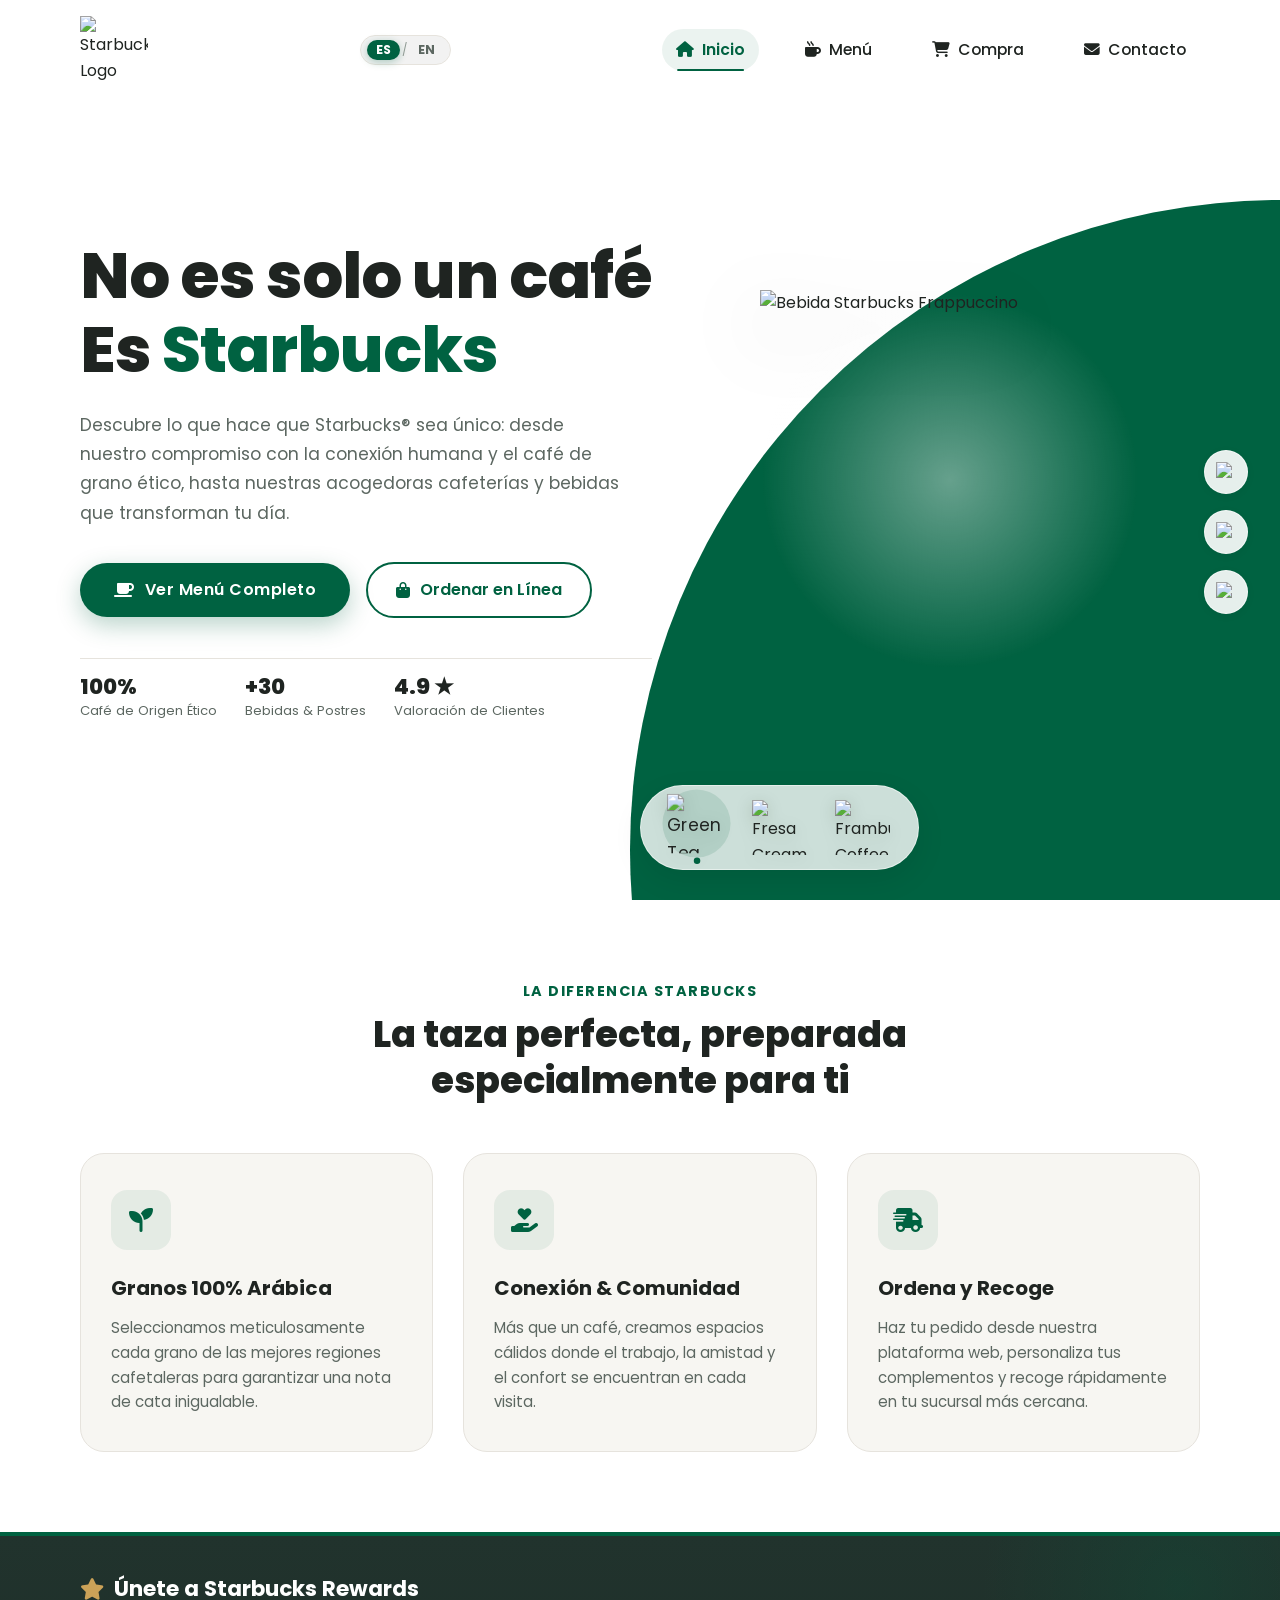
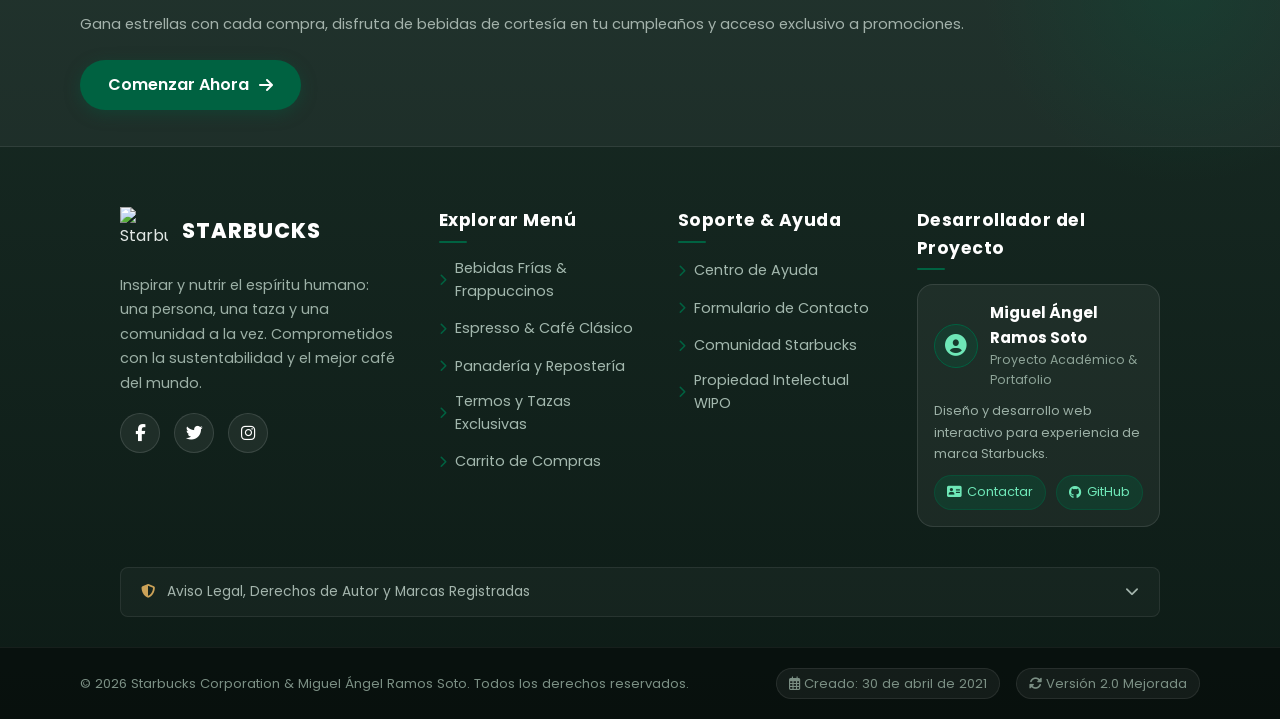
==== commit dddc56f3: "fix: traduccion completa de footer y optimizacion responsive en todos los dispositivos" ====
--- a/index.html
+++ b/index.html
@@ -184,7 +184,7 @@
           <img src="Img/logo.png" alt="Starbucks Logo" width="48" height="48">
           <span>STARBUCKS</span>
         </div>
-        <p>Inspirar y nutrir el espíritu humano: una persona, una taza y una comunidad a la vez. Comprometidos con la sustentabilidad y el mejor café del mundo.</p>
+        <p data-i18n="footer_mission">Inspirar y nutrir el espíritu humano: una persona, una taza y una comunidad a la vez. Comprometidos con la sustentabilidad y el mejor café del mundo.</p>
         <div class="footer-socials">
           <a href="https://www.facebook.com/Starbucks" target="_blank" rel="noopener noreferrer" class="footer-social-link" aria-label="Facebook">
             <i class="fab fa-facebook-f"></i>
@@ -201,21 +201,21 @@
       <div class="footer-col">
         <h4 data-i18n="footer_menu_header">Explorar Menú</h4>
         <ul class="footer-links">
-          <li><a href="menu.html"><i class="fas fa-chevron-right"></i> Bebidas Frías & Frappuccinos</a></li>
-          <li><a href="menu.html"><i class="fas fa-chevron-right"></i> Espresso & Café Clásico</a></li>
-          <li><a href="menu.html"><i class="fas fa-chevron-right"></i> Panadería y Repostería</a></li>
-          <li><a href="menu.html"><i class="fas fa-chevron-right"></i> Termos y Tazas Exclusivas</a></li>
-          <li><a href="compra.html"><i class="fas fa-chevron-right"></i> Carrito de Compras</a></li>
+          <li><a href="menu.html"><i class="fas fa-chevron-right"></i> <span data-i18n="footer_menu_cold">Bebidas Frías & Frappuccinos</span></a></li>
+          <li><a href="menu.html"><i class="fas fa-chevron-right"></i> <span data-i18n="footer_menu_espresso">Espresso & Café Clásico</span></a></li>
+          <li><a href="menu.html"><i class="fas fa-chevron-right"></i> <span data-i18n="footer_menu_bakery">Panadería y Repostería</span></a></li>
+          <li><a href="menu.html"><i class="fas fa-chevron-right"></i> <span data-i18n="footer_menu_merch">Termos y Tazas Exclusivas</span></a></li>
+          <li><a href="compra.html"><i class="fas fa-chevron-right"></i> <span data-i18n="footer_menu_cart">Carrito de Compras</span></a></li>
         </ul>
       </div>
 
       <div class="footer-col">
         <h4 data-i18n="footer_support_header">Soporte & Ayuda</h4>
         <ul class="footer-links">
-          <li><a href="https://www.starbucks.com.mx/customer-service/" target="_blank" rel="noopener noreferrer"><i class="fas fa-chevron-right"></i> Centro de Ayuda</a></li>
-          <li><a href="contacto.html"><i class="fas fa-chevron-right"></i> Formulario de Contacto</a></li>
-          <li><a href="https://www.starbucks.es/responsibility/community" target="_blank" rel="noopener noreferrer"><i class="fas fa-chevron-right"></i> Comunidad Starbucks</a></li>
-          <li><a href="https://www.wipo.int/copyright/es/" target="_blank" rel="noopener noreferrer"><i class="fas fa-chevron-right"></i> Propiedad Intelectual WIPO</a></li>
+          <li><a href="https://www.starbucks.com.mx/customer-service/" target="_blank" rel="noopener noreferrer"><i class="fas fa-chevron-right"></i> <span data-i18n="footer_help_center">Centro de Ayuda</span></a></li>
+          <li><a href="contacto.html"><i class="fas fa-chevron-right"></i> <span data-i18n="footer_contact_form">Formulario de Contacto</span></a></li>
+          <li><a href="https://www.starbucks.es/responsibility/community" target="_blank" rel="noopener noreferrer"><i class="fas fa-chevron-right"></i> <span data-i18n="footer_community">Comunidad Starbucks</span></a></li>
+          <li><a href="https://www.wipo.int/copyright/es/" target="_blank" rel="noopener noreferrer"><i class="fas fa-chevron-right"></i> <span data-i18n="footer_wipo">Propiedad Intelectual WIPO</span></a></li>
         </ul>
       </div>
 
@@ -228,12 +228,12 @@
             </div>
             <div class="author-info">
               <strong>Miguel Ángel Ramos Soto</strong>
-              <span>Proyecto Académico & Portafolio</span>
+              <span data-i18n="footer_dev_sub">Proyecto Académico & Portafolio</span>
             </div>
           </div>
-          <p style="font-size: 0.8rem; margin-bottom: 8px;">Diseño y desarrollo web interactivo para experiencia de marca Starbucks.</p>
+          <p style="font-size: 0.8rem; margin-bottom: 8px;" data-i18n="footer_dev_desc">Diseño y desarrollo web interactivo para experiencia de marca Starbucks.</p>
           <div class="author-actions">
-            <a href="contacto.html"><i class="fas fa-address-card"></i> Contactar</a>
+            <a href="contacto.html"><i class="fas fa-address-card"></i> <span data-i18n="footer_contact_btn">Contactar</span></a>
             <a href="https://github.com/Miito456" target="_blank" rel="noopener noreferrer"><i class="fab fa-github"></i> GitHub</a>
           </div>
         </div>
@@ -247,8 +247,8 @@
         <i class="fas fa-chevron-down"></i>
       </button>
       <div class="legal-content-body">
-        <p><strong>Aviso de Propiedad Intelectual:</strong> Los productos, logotipos, nombres comerciales, gráficos e imágenes mostrados en este sitio web son propiedad exclusiva de sus respectivos representantes y de Starbucks Coffee Company. Este proyecto fue realizado con fines demostrativos, académicos e informativos.</p>
-        <p><strong>Marcas Registradas & Patentes:</strong> Starbucks® y el logotipo de la Sirena son marcas comerciales registradas de Starbucks Corporation. Para mayor información sobre las políticas oficiales, visite los <a href="https://www.starbucks.com.mx/about-us/company-information/online-policies/terms-of-use" target="_blank" rel="noopener noreferrer">Términos de Uso de Starbucks</a> o la <a href="https://www.wipo.int/copyright/es/" target="_blank" rel="noopener noreferrer">Organización Mundial de la Propiedad Intelectual (WIPO)</a>.</p>
+        <p><strong data-i18n="footer_legal_ip_title">Aviso de Propiedad Intelectual:</strong> <span data-i18n="footer_legal_ip_text">Los productos, logotipos, nombres comerciales, gráficos e imágenes mostrados en este sitio web son propiedad exclusiva de sus respectivos representantes y de Starbucks Coffee Company. Este proyecto fue realizado con fines demostrativos, académicos e informativos.</span></p>
+        <p><strong data-i18n="footer_legal_tm_title">Marcas Registradas & Patentes:</strong> <span data-i18n="footer_legal_tm_text">Starbucks® y el logotipo de la Sirena son marcas comerciales registradas de Starbucks Corporation. Para mayor información sobre las políticas oficiales, visite los</span> <a href="https://www.starbucks.com.mx/about-us/company-information/online-policies/terms-of-use" target="_blank" rel="noopener noreferrer" data-i18n="footer_terms_link">Términos de Uso de Starbucks</a> <span data-i18n="footer_wipo_intro">o la</span> <a href="https://www.wipo.int/copyright/es/" target="_blank" rel="noopener noreferrer" data-i18n="footer_wipo_link">Organización Mundial de la Propiedad Intelectual (WIPO)</a>.</p>
       </div>
     </div>
 
@@ -259,8 +259,8 @@
           © 2026 Starbucks Corporation & Miguel Ángel Ramos Soto. Todos los derechos reservados.
         </div>
         <div class="footer-meta-dates">
-          <span class="footer-meta-pill"><i class="far fa-calendar-alt"></i> Creado: 30 de abril de 2021</span>
-          <span class="footer-meta-pill"><i class="fas fa-sync-alt"></i> Versión 2.0 Mejorada</span>
+          <span class="footer-meta-pill"><i class="far fa-calendar-alt"></i> <span data-i18n="footer_created_date">Creado: 30 de abril de 2021</span></span>
+          <span class="footer-meta-pill"><i class="fas fa-sync-alt"></i> <span data-i18n="footer_version_tag">Versión 2.0 Mejorada</span></span>
         </div>
       </div>
     </div>
--- a/CSS/theme.css
+++ b/CSS/theme.css
@@ -932,3 +932,71 @@
     justify-content: center;
   }
 }
+
+@media (max-width: 480px) {
+  header.site-header,
+  header.site-header.scrolled {
+    padding: 10px 14px;
+  }
+
+  .site-logo img {
+    width: 40px;
+    height: 40px;
+  }
+
+  .site-logo span {
+    font-size: 0.95rem;
+    letter-spacing: 1px;
+  }
+
+  .header-right-actions {
+    gap: 6px;
+  }
+
+  .lang-switch-container {
+    padding: 2px 3px;
+    gap: 2px;
+  }
+
+  .lang-btn {
+    padding: 3px 6px;
+    font-size: 0.72rem;
+  }
+
+  .cart-badge-btn,
+  .toggle-menu-btn {
+    width: 36px;
+    height: 36px;
+    font-size: 0.95rem;
+  }
+
+  .footer-top-cta,
+  .footer-legal-card,
+  .footer-bottom,
+  .footer-main {
+    padding-left: 16px;
+    padding-right: 16px;
+  }
+
+  .footer-cta-text h3 {
+    font-size: 1.15rem;
+  }
+
+  .footer-cta-text p {
+    font-size: 0.85rem;
+  }
+
+  .author-actions {
+    flex-direction: column;
+  }
+
+  .author-actions a {
+    width: 100%;
+    justify-content: center;
+  }
+
+  .footer-meta-dates {
+    flex-direction: column;
+    gap: 6px;
+  }
+}
--- a/CSS/estilo.css
+++ b/CSS/estilo.css
@@ -489,3 +489,73 @@
     padding: 50px 24px;
   }
 }
+
+@media (max-width: 560px) {
+  .hero-section {
+    padding: 85px 16px 90px;
+  }
+
+  .textbox h1 {
+    font-size: clamp(2rem, 8vw, 2.4rem);
+    line-height: 1.15;
+  }
+
+  .textbox p {
+    font-size: 0.92rem;
+    line-height: 1.5;
+  }
+
+  .hero-actions {
+    flex-direction: column;
+    width: 100%;
+    gap: 10px;
+  }
+
+  .btn-primary-custom,
+  .btn-secondary-custom {
+    width: 100%;
+    justify-content: center;
+  }
+
+  .hero-stats {
+    flex-wrap: wrap;
+    gap: 16px;
+    justify-content: space-around;
+  }
+
+  .imgbox {
+    margin-top: 0;
+  }
+
+  .starbucks {
+    max-width: 210px;
+  }
+
+  .sci {
+    display: none; /* Ocultar barra flotante vertical para no solapar el vaso en móviles */
+  }
+
+  .abajo {
+    bottom: 12px;
+    padding: 6px 14px;
+    gap: 10px;
+    max-width: 92%;
+  }
+
+  .abajo li img {
+    max-width: 36px;
+  }
+
+  .features-header h2 {
+    font-size: 1.8rem;
+  }
+
+  .features-grid {
+    grid-template-columns: 1fr;
+    gap: 16px;
+  }
+
+  .feature-card {
+    padding: 24px 18px;
+  }
+}
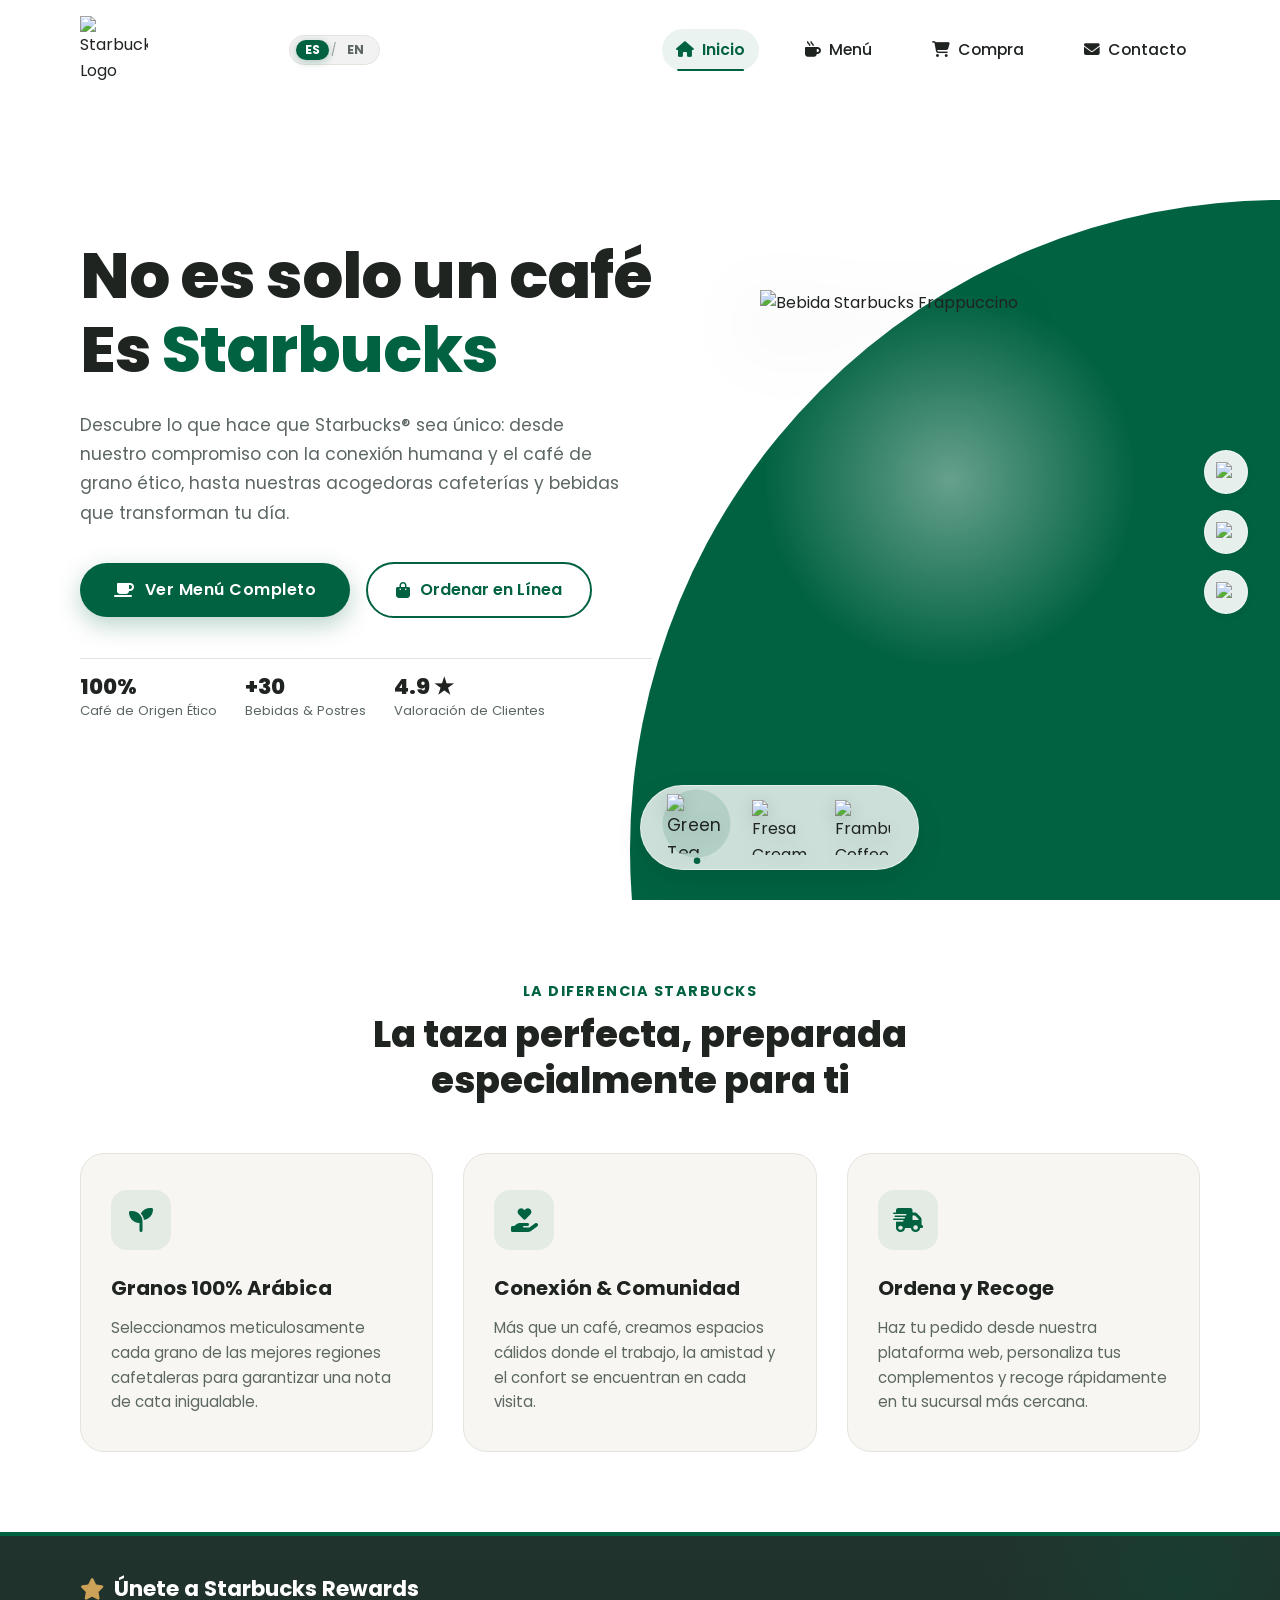
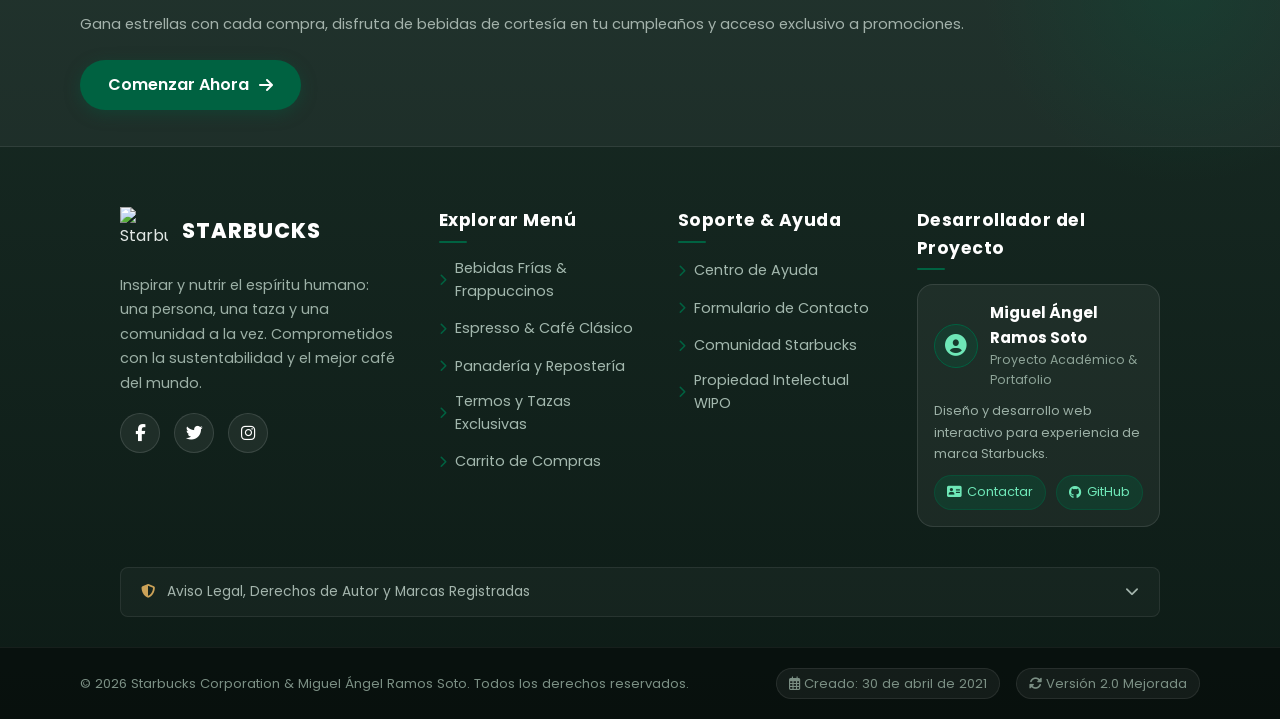
==== commit dced325e: "fix: resolver desenfoque en el menu drawer responsive aislando backdrop al fondo" ====
--- a/index.html
+++ b/index.html
@@ -40,6 +40,9 @@
       </button>
     </div>
 
+    <!-- Backdrop de desenfoque exclusivo para el fondo en móviles -->
+    <div class="nav-backdrop" onclick="closeMenu()"></div>
+
     <div class="navegador-wrapper">
       <ul class="navegador">
         <li><a href="index.html" class="activo"><i class="fas fa-home"></i> <span data-i18n="nav_home">Inicio</span></a></li>
--- a/CSS/theme.css
+++ b/CSS/theme.css
@@ -255,6 +255,8 @@
   border-radius: var(--radius-pill);
   padding: 4px 6px;
   gap: 2px;
+  position: relative;
+  z-index: 1100;
 }
 
 .lang-btn {
@@ -859,8 +861,24 @@
     padding: 12px 24px;
   }
 
+  /* Desactivar fondos y desenfoques del header cuando el menú está abierto para evitar herencia en el drawer */
+  body.menu-open header.site-header,
+  header.site-header.menu-open {
+    background: transparent !important;
+    backdrop-filter: none !important;
+    -webkit-backdrop-filter: none !important;
+    box-shadow: none !important;
+  }
+
   .toggle-menu-btn {
     display: flex;
+    position: relative;
+    z-index: 1100;
+    filter: none !important;
+    backdrop-filter: none !important;
+    -webkit-backdrop-filter: none !important;
+    transform: translateZ(0);
+    -webkit-transform: translateZ(0);
   }
 
   ul.navegador {
@@ -876,7 +894,12 @@
     padding: 90px 24px 30px;
     gap: 14px;
     transition: right var(--transition-smooth);
-    z-index: 1050;
+    z-index: 1050; /* Superior al backdrop (1020) para que NUNCA se desenfoque */
+    backdrop-filter: none !important;
+    -webkit-backdrop-filter: none !important;
+    filter: none !important;
+    transform: translateZ(0);
+    -webkit-transform: translateZ(0);
   }
 
   ul.navegador.active {
@@ -894,14 +917,18 @@
     border-radius: var(--radius-sm);
   }
 
-  /* Nav Backdrop */
+  /* Nav Backdrop - Desenfoca EXCLUSIVAMENTE el fondo de la página */
   .nav-backdrop {
     display: none;
     position: fixed;
     inset: 0;
+    width: 100vw;
+    height: 100vh;
     background: rgba(0, 0, 0, 0.45);
-    backdrop-filter: blur(4px);
+    backdrop-filter: blur(6px);
+    -webkit-backdrop-filter: blur(6px);
     z-index: 1020;
+    cursor: pointer;
   }
 
   .nav-backdrop.active {
